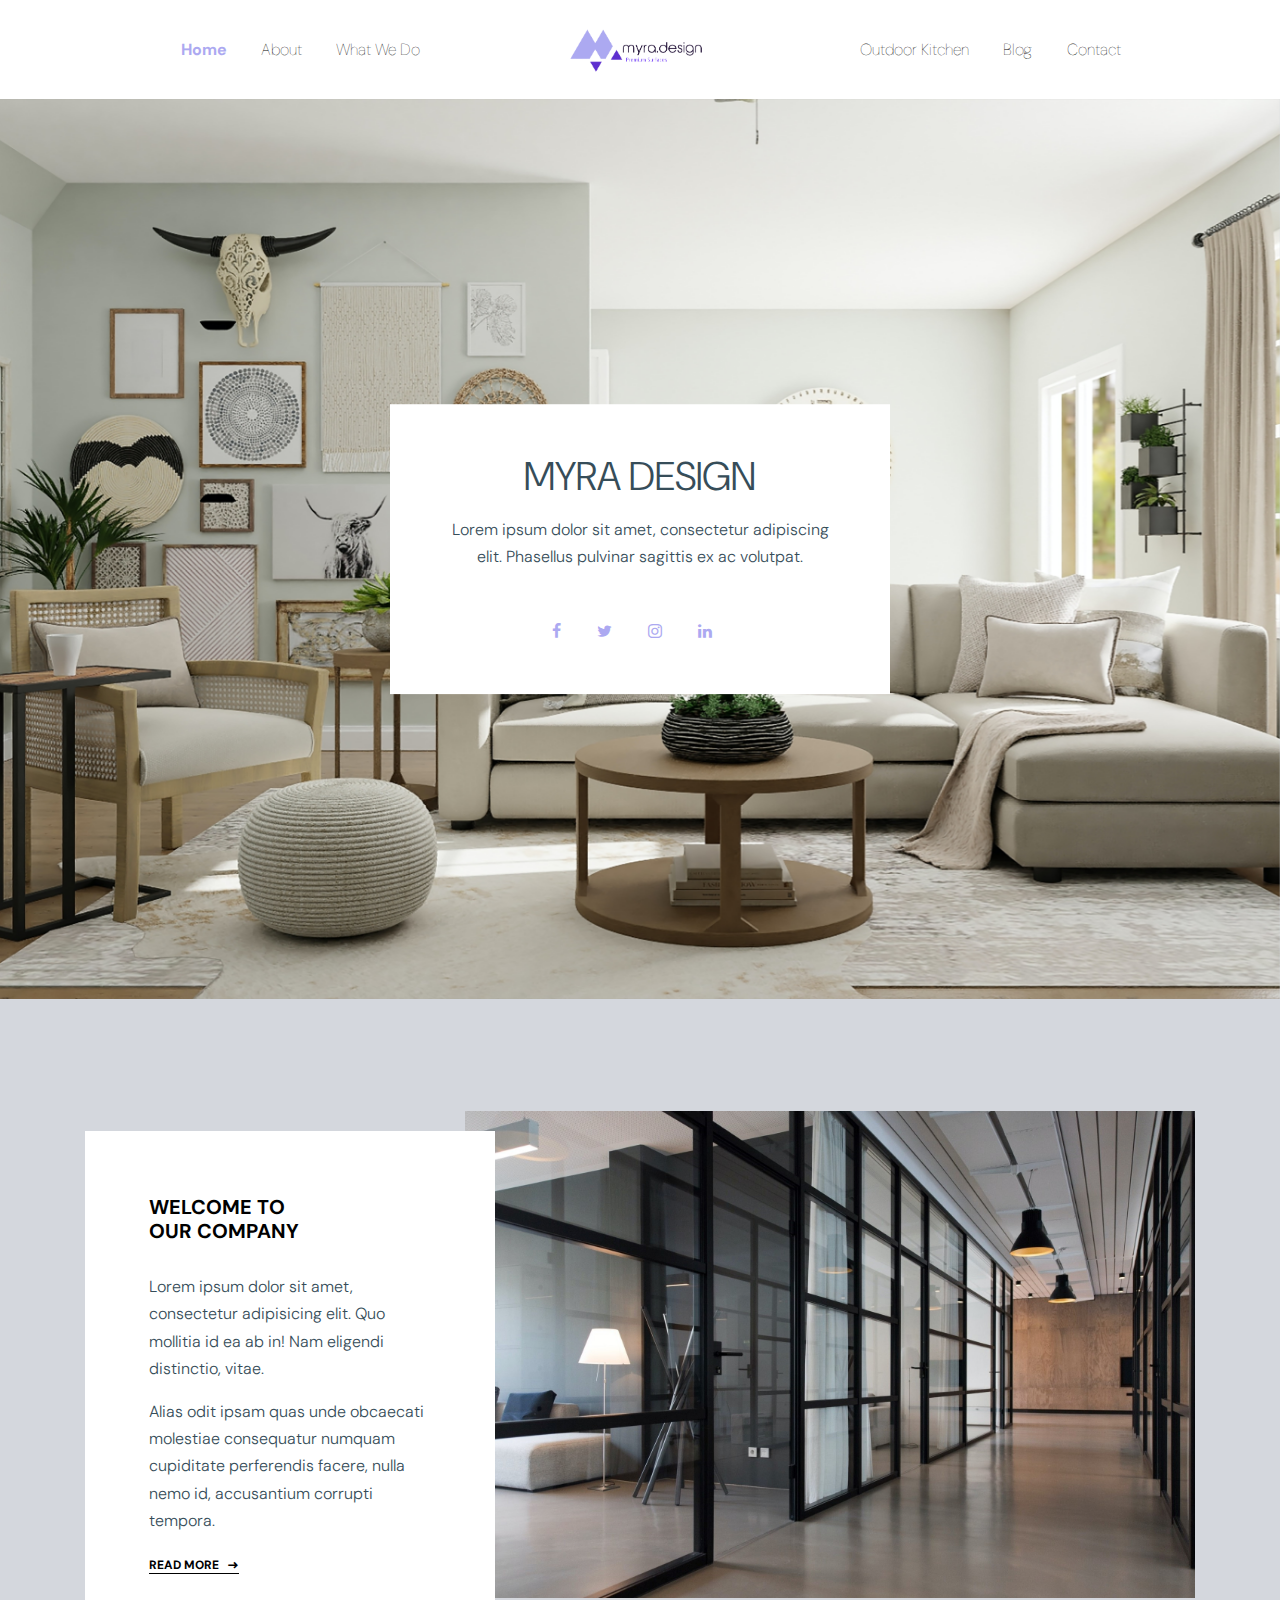
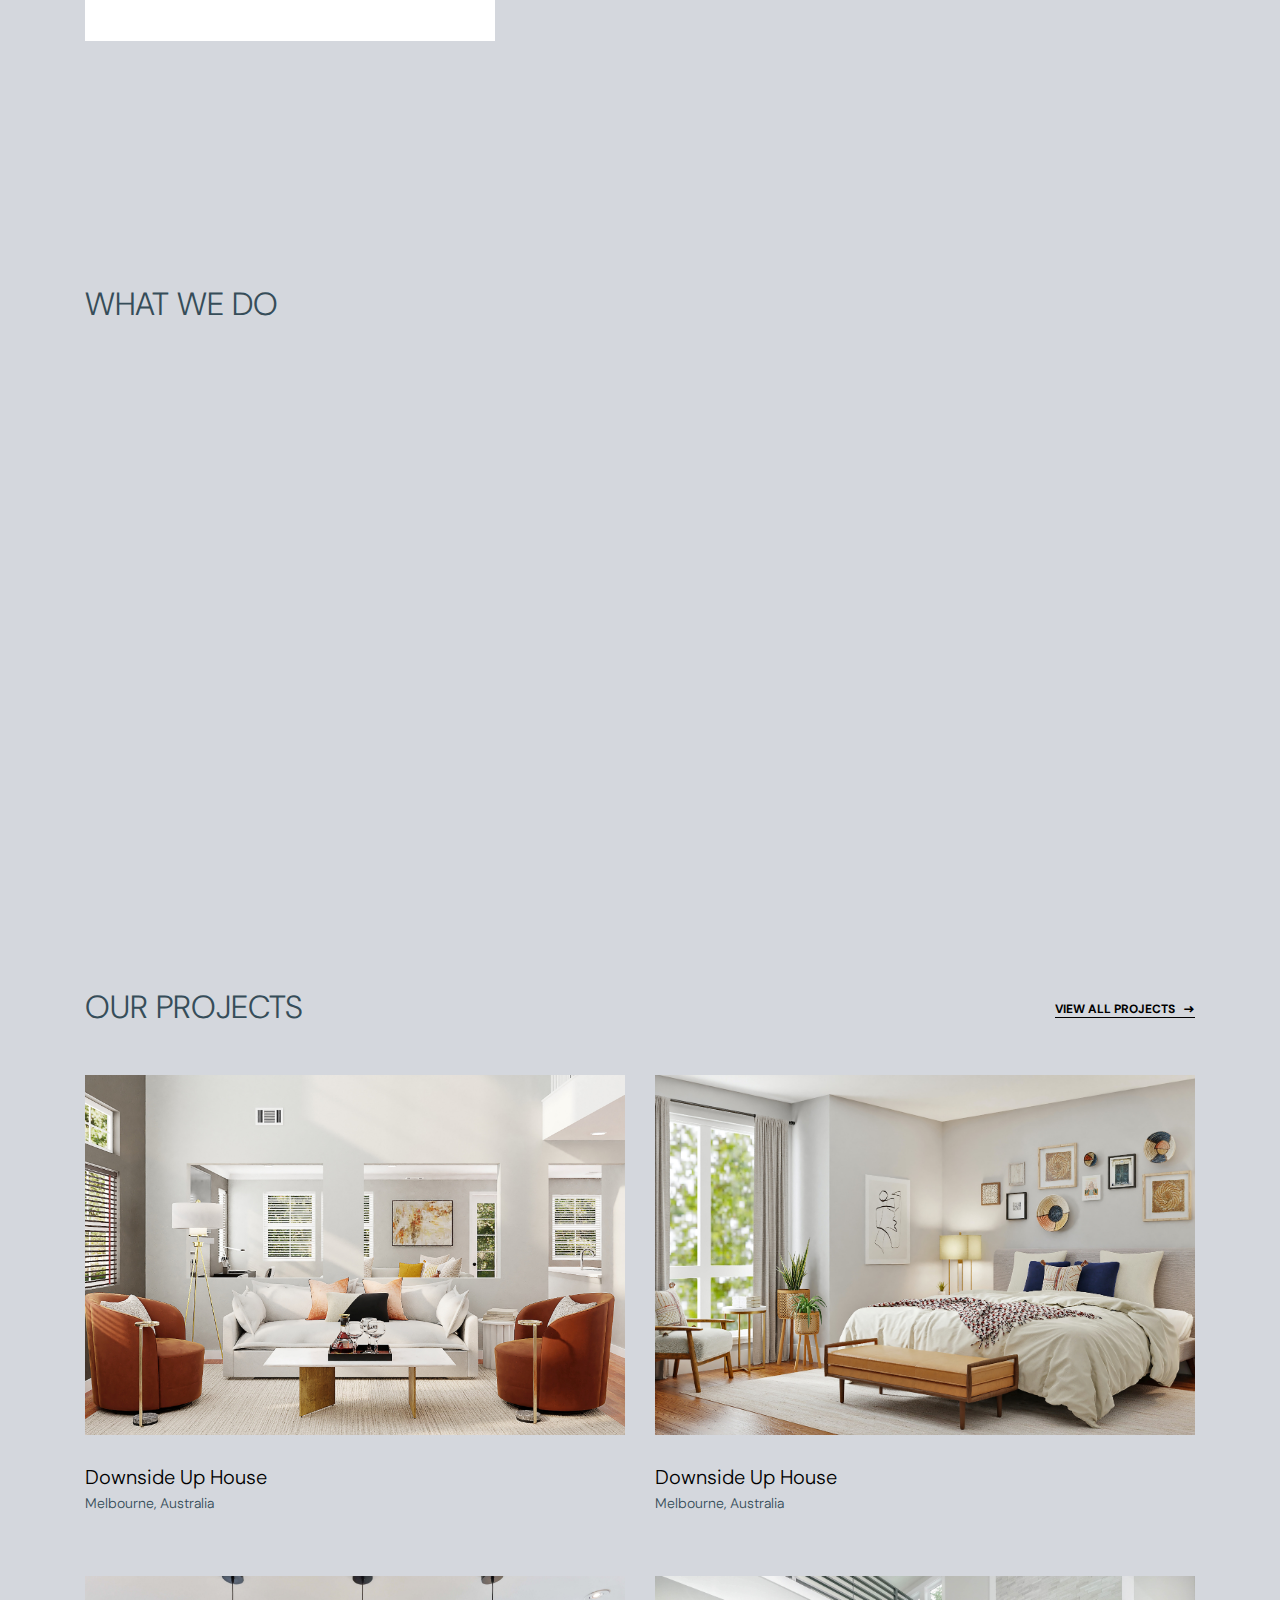
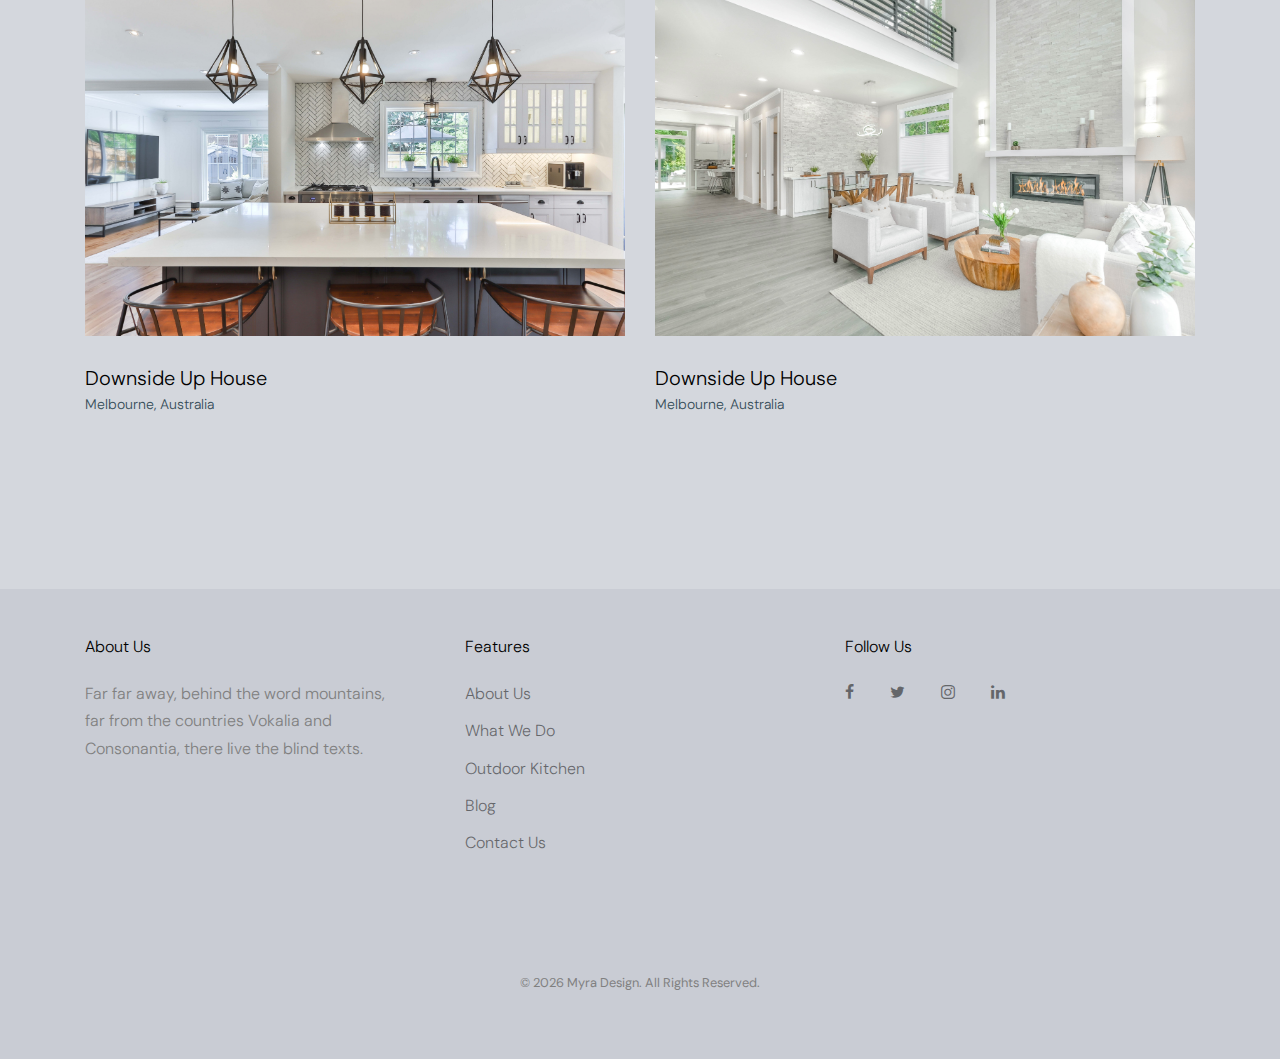
==== index.html @ 3d097239 "first commit" ====
<!DOCTYPE html>
<html lang="en">

<head>
  <title>MYRA DESIGN</title>
  <meta charset="utf-8">
  <meta name="viewport" content="width=device-width, initial-scale=1, shrink-to-fit=no">

  <meta name="description" content="" />
  <meta name="keywords" content="" />
  <meta name="author" content="Free-Template.co" />

  <link rel="shortcut icon" href="image/ico.ico">

  <link href="https://fonts.googleapis.com/css?family=DM+Sans:300,400,700&display=swap" rel="stylesheet">

  <link rel="stylesheet" href="fonts/icomoon/style.css">

  <link rel="stylesheet" href="css/bootstrap.min.css">
  <link rel="stylesheet" href="css/animate.min.css">
  <link rel="stylesheet" href="css/jquery.fancybox.min.css">
  <link rel="stylesheet" href="css/owl.carousel.min.css">
  <link rel="stylesheet" href="css/owl.theme.default.min.css">
  <link rel="stylesheet" href="fonts/flaticon/font/flaticon.css">
  <link rel="stylesheet" href="css/aos.css">

  <!-- MAIN CSS -->
  <link rel="stylesheet" href="css/style.css">

</head>

<body data-spy="scroll" data-target=".site-navbar-target" data-offset="300">


  <div class="site-wrap" id="home-section">

    <div class="site-mobile-menu site-navbar-target">
      <div class="site-mobile-menu-header">
        <div class="site-mobile-menu-close mt-3">
          <span class="icon-close2 js-menu-toggle"></span>
        </div>
      </div>
      <div class="site-mobile-menu-body"></div>
    </div>



    <header class="site-navbar site-navbar-target bg-white" role="banner">

      <div class="container">
        <div class="row align-items-center position-relative">

          <div class="col-lg-4">
            <nav class="site-navigation text-right ml-auto " role="navigation">
              <ul class="site-menu main-menu js-clone-nav ml-auto d-none d-lg-block">
                <li class="active"><a href="index.html" class="nav-link">Home</a></li>
                <li><a href="about.html" class="nav-link">About</a></li>
                <li><a href="services.html" class="nav-link">What We Do</a></li>
              </ul>
            </nav>
          </div>
          <div class="col-lg-4 text-center">
            <div class="site-logo">
              <a href="index.html"><img src="image/logo.png" width="50%" /></a>
            </div>


            <div class="ml-auto toggle-button d-inline-block d-lg-none"><a href="#"
                class="site-menu-toggle py-5 js-menu-toggle text-white"><span
                  class="icon-menu h3 text-primary"></span></a></div>
          </div>
          <div class="col-lg-4">
            <nav class="site-navigation text-left mr-auto " role="navigation">
              <ul class="site-menu main-menu js-clone-nav ml-auto d-none d-lg-block">
                <li><a href="project.html" class="nav-link">Outdoor Kitchen</a></li>
                <li><a href="blog.html" class="nav-link">Blog</a></li>
                <li><a href="contact.html" class="nav-link">Contact</a></li>
              </ul>
            </nav>
          </div>


        </div>
      </div>

    </header>


    <div class="owl-carousel-wrapper">
      <div class="box-92819">
        <div style="text-align:center">
          <h1 class="text-uppercase mb-3">MYRA DESIGN</h1>
          <p class="mb-5">Lorem ipsum dolor sit amet, consectetur adipiscing elit. Phasellus pulvinar sagittis ex ac
            volutpat.</p>
          <a href="#about-section" class="smoothscroll pl-0 pr-3"><span class="icon-facebook"></span></a>
          <a href="#" class="pl-3 pr-3"><span class="icon-twitter"></span></a>
          <a href="#" class="pl-3 pr-3"><span class="icon-instagram"></span></a>
          <a href="#" class="pl-3 pr-3"><span class="icon-linkedin"></span></a>
        </div>
      </div>
      <div class="owl-carousel owl-1 ">
        <div class="ftco-cover-1" style="background-image: url('image/project/img\ \(6\).jpg');"></div>
      </div>
    </div>

    <div class="site-section">
      <div class="container">
        <div class="row align-items-stretch">
          <div class="col-lg-4">
            <div class="h-auto bg-white box-29291">
              <h2 class="heading-39291">Welcome To <br> Our Company</h2>
              <p>Lorem ipsum dolor sit amet, consectetur adipisicing elit. Quo mollitia id ea ab in! Nam eligendi
                distinctio, vitae.</p>
              <p>Alias odit ipsam quas unde obcaecati molestiae consequatur numquam cupiditate perferendis facere, nulla
                nemo id, accusantium corrupti tempora.</p>
              <div class="text-left">
                <p class="mb-0"><a href="about.html" class="more-39291">Read More</a></p>
              </div>
            </div>
          </div>
          <div class="col-lg-8">
            <img src="image/project/img (7).jpg" alt="Image" class="img-fluid">
          </div>
        </div>
      </div>
    </div>

    <div class="site-section">
      <div class="container">
        <div class="row mb-5 align-items-center">
          <div class="col-md-7">
            <h2 class="text-uppercase mb-0">What We Do</h2>
          </div>
        </div>
        <div class="row">
          <div class="col-md-6 mb-4 col-lg-4" data-aos="fade-up" data-aos-delay="">
            <div class="service-29193 text-center">
              <span class="img-wrap mb-5">
                <img src="fonts/flaticon/svg/001-stairs.svg" alt="Image" class="img-fluid">
              </span>
              <h3 class="mb-4"><a href="#">Products</a></h3>
              <p>Lorem ipsum dolor sit ame adipisicing elit. Perspiciatis incidunt distinctio voluptate .</p>
            </div>
          </div>
          <div class="col-md-6 mb-4 col-lg-4" data-aos="fade-up" data-aos-delay="100">
            <div class="service-29193 text-center">
              <span class="img-wrap mb-5">
                <img src="fonts/flaticon/svg/002-kitchen.svg" alt="Image" class="img-fluid">
              </span>
              <h3 class="mb-4"><a href="#">Materials</a></h3>
              <p>Lorem ipsum dolor sit ame adipisicing elit. Perspiciatis incidunt distinctio voluptate .</p>
            </div>
          </div>
          <div class="col-md-6 mb-4 col-lg-4" data-aos="fade-up" data-aos-delay="200">
            <div class="service-29193 text-center">
              <span class="img-wrap mb-5">
                <img src="fonts/flaticon/svg/003-lamp.svg" alt="Image" class="img-fluid">
              </span>
              <h3 class="mb-4"><a href="#">Procedure</a></h3>
              <p>Lorem ipsum dolor sit ame adipisicing elit. Perspiciatis incidunt distinctio voluptate .</p>
            </div>
          </div>
        </div>
      </div>
    </div>

    <div class="site-section">
      <div class="container">
        <div class="row mb-5 align-items-center">
          <div class="col-md-7">
            <h2 class="text-uppercase mb-0">Our Projects</h2>
          </div>
          <div class="col-md-5 text-right">
            <p class="mb-0"><a href="project.html" class="more-39291">View All Projects</a></p>
          </div>
        </div>

        <div class="row">
          <div class="col-lg-6">
            <div class="media-02819">
              <a href="#" class="img-link"><img src="image/project/img (1).jpg" alt="Image" class="img-fluid"></a>
              <h3><a href="#">Downside Up House</a></h3>
              <span>Melbourne, Australia</span>
            </div>
          </div>
          <div class="col-lg-6">
            <div class="media-02819">
              <a href="#" class="img-link "><img src="image/project/img (2).jpg" alt="Image" class="img-fluid"></a>
              <h3><a href="#">Downside Up House</a></h3>
              <span>Melbourne, Australia</span>
            </div>
          </div>

          <div class="col-lg-6">
            <div class="media-02819">
              <a href="#" class="img-link"><img src="image/project/img (3).jpg" alt="Image" class="img-fluid"></a>
              <h3><a href="#">Downside Up House</a></h3>
              <span>Melbourne, Australia</span>
            </div>
          </div>
          <div class="col-lg-6">
            <div class="media-02819">
              <a href="#" class="img-link"><img src="image/project/img (4).jpg" alt="Image" class="img-fluid"></a>
              <h3><a href="#">Downside Up House</a></h3>
              <span>Melbourne, Australia</span>
            </div>
          </div>

        </div>
      </div>
    </div>

    <footer class="site-footer">
      <div class="container">
        <div class="row">
          <div class="col-md-6">
            <div class="row">
              <div class="col-md-7">
                <h2 class="footer-heading mb-4">About Us</h2>
                <p>Far far away, behind the word mountains, far from the countries Vokalia and Consonantia, there live
                  the blind texts. </p>

              </div>
              <div class="col-md-4 ml-auto">
                <h2 class="footer-heading mb-4">Features</h2>
                <ul class="list-unstyled">
                  <li><a href="about.html">About Us</a></li>
                  <li><a href="services.html">What We Do</a></li>
                  <li><a href="project.html">Outdoor Kitchen</a></li>
                  <li><a href="blog.html">Blog</a></li>
                  <li><a href="contact.html">Contact Us</a></li>
                </ul>
              </div>

            </div>
          </div>
          <div class="col-md-4 ml-auto">


            <h2 class="footer-heading mb-4">Follow Us</h2>
            <a href="#about-section" class="smoothscroll pl-0 pr-3"><span class="icon-facebook"></span></a>
            <a href="#" class="pl-3 pr-3"><span class="icon-twitter"></span></a>
            <a href="#" class="pl-3 pr-3"><span class="icon-instagram"></span></a>
            <a href="#" class="pl-3 pr-3"><span class="icon-linkedin"></span></a>
            </form>
          </div>
        </div>
        <div class="row pt-5 mt-5 text-center">
          <div class="col-md-12">
            <div class="">
              <!-- Link back to Free-Template.co can't be removed. Template is licensed under CC BY 3.0. -->
              <p class="copyright"><small>&copy;
                  <script>
                    document.write(new Date().getFullYear());
                  </script> Myra Design. All Rights Reserved. </small></p>
            </div>
          </div>

        </div>
      </div>
    </footer>

  </div>

  <script src="js/jquery-3.3.1.min.js"></script>
  <script src="js/popper.min.js"></script>
  <script src="js/bootstrap.min.js"></script>
  <script src="js/owl.carousel.min.js"></script>
  <script src="js/jquery.sticky.js"></script>
  <script src="js/jquery.waypoints.min.js"></script>
  <script src="js/jquery.animateNumber.min.js"></script>
  <script src="js/jquery.fancybox.min.js"></script>
  <script src="js/jquery.easing.1.3.js"></script>
  <script src="js/aos.js"></script>

  <script src="js/main.js"></script>

</body>

</html>
---- fonts/icomoon/style.css ----
@font-face {
  font-family: 'icomoon';
  src:  url('fonts/icomoon.eot?10si43');
  src:  url('fonts/icomoon.eot?10si43#iefix') format('embedded-opentype'),
    url('fonts/icomoon.ttf?10si43') format('truetype'),
    url('fonts/icomoon.woff?10si43') format('woff'),
    url('fonts/icomoon.svg?10si43#icomoon') format('svg');
  font-weight: normal;
  font-style: normal;
}

[class^="icon-"], [class*=" icon-"] {
  /* use !important to prevent issues with browser extensions that change fonts */
  font-family: 'icomoon' !important;
  speak: none;
  font-style: normal;
  font-weight: normal;
  font-variant: normal;
  text-transform: none;
  line-height: 1;

  /* Better Font Rendering =========== */
  -webkit-font-smoothing: antialiased;
  -moz-osx-font-smoothing: grayscale;
}

.icon-asterisk:before {
  content: "\f069";
}
.icon-plus:before {
  content: "\f067";
}
.icon-question:before {
  content: "\f128";
}
.icon-minus:before {
  content: "\f068";
}
.icon-glass:before {
  content: "\f000";
}
.icon-music:before {
  content: "\f001";
}
.icon-search:before {
  content: "\f002";
}
.icon-envelope-o:before {
  content: "\f003";
}
.icon-heart:before {
  content: "\f004";
}
.icon-star:before {
  content: "\f005";
}
.icon-star-o:before {
  content: "\f006";
}
.icon-user:before {
  content: "\f007";
}
.icon-film:before {
  content: "\f008";
}
.icon-th-large:before {
  content: "\f009";
}
.icon-th:before {
  content: "\f00a";
}
.icon-th-list:before {
  content: "\f00b";
}
.icon-check:before {
  content: "\f00c";
}
.icon-close:before {
  content: "\f00d";
}
.icon-remove:before {
  content: "\f00d";
}
.icon-times:before {
  content: "\f00d";
}
.icon-search-plus:before {
  content: "\f00e";
}
.icon-search-minus:before {
  content: "\f010";
}
.icon-power-off:before {
  content: "\f011";
}
.icon-signal:before {
  content: "\f012";
}
.icon-cog:before {
  content: "\f013";
}
.icon-gear:before {
  content: "\f013";
}
.icon-trash-o:before {
  content: "\f014";
}
.icon-home:before {
  content: "\f015";
}
.icon-file-o:before {
  content: "\f016";
}
.icon-clock-o:before {
  content: "\f017";
}
.icon-road:before {
  content: "\f018";
}
.icon-download:before {
  content: "\f019";
}
.icon-arrow-circle-o-down:before {
  content: "\f01a";
}
.icon-arrow-circle-o-up:before {
  content: "\f01b";
}
.icon-inbox:before {
  content: "\f01c";
}
.icon-play-circle-o:before {
  content: "\f01d";
}
.icon-repeat:before {
  content: "\f01e";
}
.icon-rotate-right:before {
  content: "\f01e";
}
.icon-refresh:before {
  content: "\f021";
}
.icon-list-alt:before {
  content: "\f022";
}
.icon-lock:before {
  content: "\f023";
}
.icon-flag:before {
  content: "\f024";
}
.icon-headphones:before {
  content: "\f025";
}
.icon-volume-off:before {
  content: "\f026";
}
.icon-volume-down:before {
  content: "\f027";
}
.icon-volume-up:before {
  content: "\f028";
}
.icon-qrcode:before {
  content: "\f029";
}
.icon-barcode:before {
  content: "\f02a";
}
.icon-tag:before {
  content: "\f02b";
}
.icon-tags:before {
  content: "\f02c";
}
.icon-book:before {
  content: "\f02d";
}
.icon-bookmark:before {
  content: "\f02e";
}
.icon-print:before {
  content: "\f02f";
}
.icon-camera:before {
  content: "\f030";
}
.icon-font:before {
  content: "\f031";
}
.icon-bold:before {
  content: "\f032";
}
.icon-italic:before {
  content: "\f033";
}
.icon-text-height:before {
  content: "\f034";
}
.icon-text-width:before {
  content: "\f035";
}
.icon-align-left:before {
  content: "\f036";
}
.icon-align-center:before {
  content: "\f037";
}
.icon-align-right:before {
  content: "\f038";
}
.icon-align-justify:before {
  content: "\f039";
}
.icon-list:before {
  content: "\f03a";
}
.icon-dedent:before {
  content: "\f03b";
}
.icon-outdent:before {
  content: "\f03b";
}
.icon-indent:before {
  content: "\f03c";
}
.icon-video-camera:before {
  content: "\f03d";
}
.icon-image:before {
  content: "\f03e";
}
.icon-photo:before {
  content: "\f03e";
}
.icon-picture-o:before {
  content: "\f03e";
}
.icon-pencil:before {
  content: "\f040";
}
.icon-map-marker:before {
  content: "\f041";
}
.icon-adjust:before {
  content: "\f042";
}
.icon-tint:before {
  content: "\f043";
}
.icon-edit:before {
  content: "\f044";
}
.icon-pencil-square-o:before {
  content: "\f044";
}
.icon-share-square-o:before {
  content: "\f045";
}
.icon-check-square-o:before {
  content: "\f046";
}
.icon-arrows:before {
  content: "\f047";
}
.icon-step-backward:before {
  content: "\f048";
}
.icon-fast-backward:before {
  content: "\f049";
}
.icon-backward:before {
  content: "\f04a";
}
.icon-play:before {
  content: "\f04b";
}
.icon-pause:before {
  content: "\f04c";
}
.icon-stop:before {
  content: "\f04d";
}
.icon-forward:before {
  content: "\f04e";
}
.icon-fast-forward:before {
  content: "\f050";
}
.icon-step-forward:before {
  content: "\f051";
}
.icon-eject:before {
  content: "\f052";
}
.icon-chevron-left:before {
  content: "\f053";
}
.icon-chevron-right:before {
  content: "\f054";
}
.icon-plus-circle:before {
  content: "\f055";
}
.icon-minus-circle:before {
  content: "\f056";
}
.icon-times-circle:before {
  content: "\f057";
}
.icon-check-circle:before {
  content: "\f058";
}
.icon-question-circle:before {
  content: "\f059";
}
.icon-info-circle:before {
  content: "\f05a";
}
.icon-crosshairs:before {
  content: "\f05b";
}
.icon-times-circle-o:before {
  content: "\f05c";
}
.icon-check-circle-o:before {
  content: "\f05d";
}
.icon-ban:before {
  content: "\f05e";
}
.icon-arrow-left:before {
  content: "\f060";
}
.icon-arrow-right:before {
  content: "\f061";
}
.icon-arrow-up:before {
  content: "\f062";
}
.icon-arrow-down:before {
  content: "\f063";
}
.icon-mail-forward:before {
  content: "\f064";
}
.icon-share:before {
  content: "\f064";
}
.icon-expand:before {
  content: "\f065";
}
.icon-compress:before {
  content: "\f066";
}
.icon-exclamation-circle:before {
  content: "\f06a";
}
.icon-gift:before {
  content: "\f06b";
}
.icon-leaf:before {
  content: "\f06c";
}
.icon-fire:before {
  content: "\f06d";
}
.icon-eye:before {
  content: "\f06e";
}
.icon-eye-slash:before {
  content: "\f070";
}
.icon-exclamation-triangle:before {
  content: "\f071";
}
.icon-warning:before {
  content: "\f071";
}
.icon-plane:before {
  content: "\f072";
}
.icon-calendar:before {
  content: "\f073";
}
.icon-random:before {
  content: "\f074";
}
.icon-comment:before {
  content: "\f075";
}
.icon-magnet:before {
  content: "\f076";
}
.icon-chevron-up:before {
  content: "\f077";
}
.icon-chevron-down:before {
  content: "\f078";
}
.icon-retweet:before {
  content: "\f079";
}
.icon-shopping-cart:before {
  content: "\f07a";
}
.icon-folder:before {
  content: "\f07b";
}
.icon-folder-open:before {
  content: "\f07c";
}
.icon-arrows-v:before {
  content: "\f07d";
}
.icon-arrows-h:before {
  content: "\f07e";
}
.icon-bar-chart:before {
  content: "\f080";
}
.icon-bar-chart-o:before {
  content: "\f080";
}
.icon-twitter-square:before {
  content: "\f081";
}
.icon-facebook-square:before {
  content: "\f082";
}
.icon-camera-retro:before {
  content: "\f083";
}
.icon-key:before {
  content: "\f084";
}
.icon-cogs:before {
  content: "\f085";
}
.icon-gears:before {
  content: "\f085";
}
.icon-comments:before {
  content: "\f086";
}
.icon-thumbs-o-up:before {
  content: "\f087";
}
.icon-thumbs-o-down:before {
  content: "\f088";
}
.icon-star-half:before {
  content: "\f089";
}
.icon-heart-o:before {
  content: "\f08a";
}
.icon-sign-out:before {
  content: "\f08b";
}
.icon-linkedin-square:before {
  content: "\f08c";
}
.icon-thumb-tack:before {
  content: "\f08d";
}
.icon-external-link:before {
  content: "\f08e";
}
.icon-sign-in:before {
  content: "\f090";
}
.icon-trophy:before {
  content: "\f091";
}
.icon-github-square:before {
  content: "\f092";
}
.icon-upload:before {
  content: "\f093";
}
.icon-lemon-o:before {
  content: "\f094";
}
.icon-phone:before {
  content: "\f095";
}
.icon-square-o:before {
  content: "\f096";
}
.icon-bookmark-o:before {
  content: "\f097";
}
.icon-phone-square:before {
  content: "\f098";
}
.icon-twitter:before {
  content: "\f099";
}
.icon-facebook:before {
  content: "\f09a";
}
.icon-facebook-f:before {
  content: "\f09a";
}
.icon-github:before {
  content: "\f09b";
}
.icon-unlock:before {
  content: "\f09c";
}
.icon-credit-card:before {
  content: "\f09d";
}
.icon-feed:before {
  content: "\f09e";
}
.icon-rss:before {
  content: "\f09e";
}
.icon-hdd-o:before {
  content: "\f0a0";
}
.icon-bullhorn:before {
  content: "\f0a1";
}
.icon-bell-o:before {
  content: "\f0a2";
}
.icon-certificate:before {
  content: "\f0a3";
}
.icon-hand-o-right:before {
  content: "\f0a4";
}
.icon-hand-o-left:before {
  content: "\f0a5";
}
.icon-hand-o-up:before {
  content: "\f0a6";
}
.icon-hand-o-down:before {
  content: "\f0a7";
}
.icon-arrow-circle-left:before {
  content: "\f0a8";
}
.icon-arrow-circle-right:before {
  content: "\f0a9";
}
.icon-arrow-circle-up:before {
  content: "\f0aa";
}
.icon-arrow-circle-down:before {
  content: "\f0ab";
}
.icon-globe:before {
  content: "\f0ac";
}
.icon-wrench:before {
  content: "\f0ad";
}
.icon-tasks:before {
  content: "\f0ae";
}
.icon-filter:before {
  content: "\f0b0";
}
.icon-briefcase:before {
  content: "\f0b1";
}
.icon-arrows-alt:before {
  content: "\f0b2";
}
.icon-group:before {
  content: "\f0c0";
}
.icon-users:before {
  content: "\f0c0";
}
.icon-chain:before {
  content: "\f0c1";
}
.icon-link:before {
  content: "\f0c1";
}
.icon-cloud:before {
  content: "\f0c2";
}
.icon-flask:before {
  content: "\f0c3";
}
.icon-cut:before {
  content: "\f0c4";
}
.icon-scissors:before {
  content: "\f0c4";
}
.icon-copy:before {
  content: "\f0c5";
}
.icon-files-o:before {
  content: "\f0c5";
}
.icon-paperclip:before {
  content: "\f0c6";
}
.icon-floppy-o:before {
  content: "\f0c7";
}
.icon-save:before {
  content: "\f0c7";
}
.icon-square:before {
  content: "\f0c8";
}
.icon-bars:before {
  content: "\f0c9";
}
.icon-navicon:before {
  content: "\f0c9";
}
.icon-reorder:before {
  content: "\f0c9";
}
.icon-list-ul:before {
  content: "\f0ca";
}
.icon-list-ol:before {
  content: "\f0cb";
}
.icon-strikethrough:before {
  content: "\f0cc";
}
.icon-underline:before {
  content: "\f0cd";
}
.icon-table:before {
  content: "\f0ce";
}
.icon-magic:before {
  content: "\f0d0";
}
.icon-truck:before {
  content: "\f0d1";
}
.icon-pinterest:before {
  content: "\f0d2";
}
.icon-pinterest-square:before {
  content: "\f0d3";
}
.icon-google-plus-square:before {
  content: "\f0d4";
}
.icon-google-plus:before {
  content: "\f0d5";
}
.icon-money:before {
  content: "\f0d6";
}
.icon-caret-down:before {
  content: "\f0d7";
}
.icon-caret-up:before {
  content: "\f0d8";
}
.icon-caret-left:before {
  content: "\f0d9";
}
.icon-caret-right:before {
  content: "\f0da";
}
.icon-columns:before {
  content: "\f0db";
}
.icon-sort:before {
  content: "\f0dc";
}
.icon-unsorted:before {
  content: "\f0dc";
}
.icon-sort-desc:before {
  content: "\f0dd";
}
.icon-sort-down:before {
  content: "\f0dd";
}
.icon-sort-asc:before {
  content: "\f0de";
}
.icon-sort-up:before {
  content: "\f0de";
}
.icon-envelope:before {
  content: "\f0e0";
}
.icon-linkedin:before {
  content: "\f0e1";
}
.icon-rotate-left:before {
  content: "\f0e2";
}
.icon-undo:before {
  content: "\f0e2";
}
.icon-gavel:before {
  content: "\f0e3";
}
.icon-legal:before {
  content: "\f0e3";
}
.icon-dashboard:before {
  content: "\f0e4";
}
.icon-tachometer:before {
  content: "\f0e4";
}
.icon-comment-o:before {
  content: "\f0e5";
}
.icon-comments-o:before {
  content: "\f0e6";
}
.icon-bolt:before {
  content: "\f0e7";
}
.icon-flash:before {
  content: "\f0e7";
}
.icon-sitemap:before {
  content: "\f0e8";
}
.icon-umbrella:before {
  content: "\f0e9";
}
.icon-clipboard:before {
  content: "\f0ea";
}
.icon-paste:before {
  content: "\f0ea";
}
.icon-lightbulb-o:before {
  content: "\f0eb";
}
.icon-exchange:before {
  content: "\f0ec";
}
.icon-cloud-download:before {
  content: "\f0ed";
}
.icon-cloud-upload:before {
  content: "\f0ee";
}
.icon-user-md:before {
  content: "\f0f0";
}
.icon-stethoscope:before {
  content: "\f0f1";
}
.icon-suitcase:before {
  content: "\f0f2";
}
.icon-bell:before {
  content: "\f0f3";
}
.icon-coffee:before {
  content: "\f0f4";
}
.icon-cutlery:before {
  content: "\f0f5";
}
.icon-file-text-o:before {
  content: "\f0f6";
}
.icon-building-o:before {
  content: "\f0f7";
}
.icon-hospital-o:before {
  content: "\f0f8";
}
.icon-ambulance:before {
  content: "\f0f9";
}
.icon-medkit:before {
  content: "\f0fa";
}
.icon-fighter-jet:before {
  content: "\f0fb";
}
.icon-beer:before {
  content: "\f0fc";
}
.icon-h-square:before {
  content: "\f0fd";
}
.icon-plus-square:before {
  content: "\f0fe";
}
.icon-angle-double-left:before {
  content: "\f100";
}
.icon-angle-double-right:before {
  content: "\f101";
}
.icon-angle-double-up:before {
  content: "\f102";
}
.icon-angle-double-down:before {
  content: "\f103";
}
.icon-angle-left:before {
  content: "\f104";
}
.icon-angle-right:before {
  content: "\f105";
}
.icon-angle-up:before {
  content: "\f106";
}
.icon-angle-down:before {
  content: "\f107";
}
.icon-desktop:before {
  content: "\f108";
}
.icon-laptop:before {
  content: "\f109";
}
.icon-tablet:before {
  content: "\f10a";
}
.icon-mobile:before {
  content: "\f10b";
}
.icon-mobile-phone:before {
  content: "\f10b";
}
.icon-circle-o:before {
  content: "\f10c";
}
.icon-quote-left:before {
  content: "\f10d";
}
.icon-quote-right:before {
  content: "\f10e";
}
.icon-spinner:before {
  content: "\f110";
}
.icon-circle:before {
  content: "\f111";
}
.icon-mail-reply:before {
  content: "\f112";
}
.icon-reply:before {
  content: "\f112";
}
.icon-github-alt:before {
  content: "\f113";
}
.icon-folder-o:before {
  content: "\f114";
}
.icon-folder-open-o:before {
  content: "\f115";
}
.icon-smile-o:before {
  content: "\f118";
}
.icon-frown-o:before {
  content: "\f119";
}
.icon-meh-o:before {
  content: "\f11a";
}
.icon-gamepad:before {
  content: "\f11b";
}
.icon-keyboard-o:before {
  content: "\f11c";
}
.icon-flag-o:before {
  content: "\f11d";
}
.icon-flag-checkered:before {
  content: "\f11e";
}
.icon-terminal:before {
  content: "\f120";
}
.icon-code:before {
  content: "\f121";
}
.icon-mail-reply-all:before {
  content: "\f122";
}
.icon-reply-all:before {
  content: "\f122";
}
.icon-star-half-empty:before {
  content: "\f123";
}
.icon-star-half-full:before {
  content: "\f123";
}
.icon-star-half-o:before {
  content: "\f123";
}
.icon-location-arrow:before {
  content: "\f124";
}
.icon-crop:before {
  content: "\f125";
}
.icon-code-fork:before {
  content: "\f126";
}
.icon-chain-broken:before {
  content: "\f127";
}
.icon-unlink:before {
  content: "\f127";
}
.icon-info:before {
  content: "\f129";
}
.icon-exclamation:before {
  content: "\f12a";
}
.icon-superscript:before {
  content: "\f12b";
}
.icon-subscript:before {
  content: "\f12c";
}
.icon-eraser:before {
  content: "\f12d";
}
.icon-puzzle-piece:before {
  content: "\f12e";
}
.icon-microphone:before {
  content: "\f130";
}
.icon-microphone-slash:before {
  content: "\f131";
}
.icon-shield:before {
  content: "\f132";
}
.icon-calendar-o:before {
  content: "\f133";
}
.icon-fire-extinguisher:before {
  content: "\f134";
}
.icon-rocket:before {
  content: "\f135";
}
.icon-maxcdn:before {
  content: "\f136";
}
.icon-chevron-circle-left:before {
  content: "\f137";
}
.icon-chevron-circle-right:before {
  content: "\f138";
}
.icon-chevron-circle-up:before {
  content: "\f139";
}
.icon-chevron-circle-down:before {
  content: "\f13a";
}
.icon-html5:before {
  content: "\f13b";
}
.icon-css3:before {
  content: "\f13c";
}
.icon-anchor:before {
  content: "\f13d";
}
.icon-unlock-alt:before {
  content: "\f13e";
}
.icon-bullseye:before {
  content: "\f140";
}
.icon-ellipsis-h:before {
  content: "\f141";
}
.icon-ellipsis-v:before {
  content: "\f142";
}
.icon-rss-square:before {
  content: "\f143";
}
.icon-play-circle:before {
  content: "\f144";
}
.icon-ticket:before {
  content: "\f145";
}
.icon-minus-square:before {
  content: "\f146";
}
.icon-minus-square-o:before {
  content: "\f147";
}
.icon-level-up:before {
  content: "\f148";
}
.icon-level-down:before {
  content: "\f149";
}
.icon-check-square:before {
  content: "\f14a";
}
.icon-pencil-square:before {
  content: "\f14b";
}
.icon-external-link-square:before {
  content: "\f14c";
}
.icon-share-square:before {
  content: "\f14d";
}
.icon-compass:before {
  content: "\f14e";
}
.icon-caret-square-o-down:before {
  content: "\f150";
}
.icon-toggle-down:before {
  content: "\f150";
}
.icon-caret-square-o-up:before {
  content: "\f151";
}
.icon-toggle-up:before {
  content: "\f151";
}
.icon-caret-square-o-right:before {
  content: "\f152";
}
.icon-toggle-right:before {
  content: "\f152";
}
.icon-eur:before {
  content: "\f153";
}
.icon-euro:before {
  content: "\f153";
}
.icon-gbp:before {
  content: "\f154";
}
.icon-dollar:before {
  content: "\f155";
}
.icon-usd:before {
  content: "\f155";
}
.icon-inr:before {
  content: "\f156";
}
.icon-rupee:before {
  content: "\f156";
}
.icon-cny:before {
  content: "\f157";
}
.icon-jpy:before {
  content: "\f157";
}
.icon-rmb:before {
  content: "\f157";
}
.icon-yen:before {
  content: "\f157";
}
.icon-rouble:before {
  content: "\f158";
}
.icon-rub:before {
  content: "\f158";
}
.icon-ruble:before {
  content: "\f158";
}
.icon-krw:before {
  content: "\f159";
}
.icon-won:before {
  content: "\f159";
}
.icon-bitcoin:before {
  content: "\f15a";
}
.icon-btc:before {
  content: "\f15a";
}
.icon-file:before {
  content: "\f15b";
}
.icon-file-text:before {
  content: "\f15c";
}
.icon-sort-alpha-asc:before {
  content: "\f15d";
}
.icon-sort-alpha-desc:before {
  content: "\f15e";
}
.icon-sort-amount-asc:before {
  content: "\f160";
}
.icon-sort-amount-desc:before {
  content: "\f161";
}
.icon-sort-numeric-asc:before {
  content: "\f162";
}
.icon-sort-numeric-desc:before {
  content: "\f163";
}
.icon-thumbs-up:before {
  content: "\f164";
}
.icon-thumbs-down:before {
  content: "\f165";
}
.icon-youtube-square:before {
  content: "\f166";
}
.icon-youtube:before {
  content: "\f167";
}
.icon-xing:before {
  content: "\f168";
}
.icon-xing-square:before {
  content: "\f169";
}
.icon-youtube-play:before {
  content: "\f16a";
}
.icon-dropbox:before {
  content: "\f16b";
}
.icon-stack-overflow:before {
  content: "\f16c";
}
.icon-instagram:before {
  content: "\f16d";
}
.icon-flickr:before {
  content: "\f16e";
}
.icon-adn:before {
  content: "\f170";
}
.icon-bitbucket:before {
  content: "\f171";
}
.icon-bitbucket-square:before {
  content: "\f172";
}
.icon-tumblr:before {
  content: "\f173";
}
.icon-tumblr-square:before {
  content: "\f174";
}
.icon-long-arrow-down:before {
  content: "\f175";
}
.icon-long-arrow-up:before {
  content: "\f176";
}
.icon-long-arrow-left:before {
  content: "\f177";
}
.icon-long-arrow-right:before {
  content: "\f178";
}
.icon-apple:before {
  content: "\f179";
}
.icon-windows:before {
  content: "\f17a";
}
.icon-android:before {
  content: "\f17b";
}
.icon-linux:before {
  content: "\f17c";
}
.icon-dribbble:before {
  content: "\f17d";
}
.icon-skype:before {
  content: "\f17e";
}
.icon-foursquare:before {
  content: "\f180";
}
.icon-trello:before {
  content: "\f181";
}
.icon-female:before {
  content: "\f182";
}
.icon-male:before {
  content: "\f183";
}
.icon-gittip:before {
  content: "\f184";
}
.icon-gratipay:before {
  content: "\f184";
}
.icon-sun-o:before {
  content: "\f185";
}
.icon-moon-o:before {
  content: "\f186";
}
.icon-archive:before {
  content: "\f187";
}
.icon-bug:before {
  content: "\f188";
}
.icon-vk:before {
  content: "\f189";
}
.icon-weibo:before {
  content: "\f18a";
}
.icon-renren:before {
  content: "\f18b";
}
.icon-pagelines:before {
  content: "\f18c";
}
.icon-stack-exchange:before {
  content: "\f18d";
}
.icon-arrow-circle-o-right:before {
  content: "\f18e";
}
.icon-arrow-circle-o-left:before {
  content: "\f190";
}
.icon-caret-square-o-left:before {
  content: "\f191";
}
.icon-toggle-left:before {
  content: "\f191";
}
.icon-dot-circle-o:before {
  content: "\f192";
}
.icon-wheelchair:before {
  content: "\f193";
}
.icon-vimeo-square:before {
  content: "\f194";
}
.icon-try:before {
  content: "\f195";
}
.icon-turkish-lira:before {
  content: "\f195";
}
.icon-plus-square-o:before {
  content: "\f196";
}
.icon-space-shuttle:before {
  content: "\f197";
}
.icon-slack:before {
  content: "\f198";
}
.icon-envelope-square:before {
  content: "\f199";
}
.icon-wordpress:before {
  content: "\f19a";
}
.icon-openid:before {
  content: "\f19b";
}
.icon-bank:before {
  content: "\f19c";
}
.icon-institution:before {
  content: "\f19c";
}
.icon-university:before {
  content: "\f19c";
}
.icon-graduation-cap:before {
  content: "\f19d";
}
.icon-mortar-board:before {
  content: "\f19d";
}
.icon-yahoo:before {
  content: "\f19e";
}
.icon-google:before {
  content: "\f1a0";
}
.icon-reddit:before {
  content: "\f1a1";
}
.icon-reddit-square:before {
  content: "\f1a2";
}
.icon-stumbleupon-circle:before {
  content: "\f1a3";
}
.icon-stumbleupon:before {
  content: "\f1a4";
}
.icon-delicious:before {
  content: "\f1a5";
}
.icon-digg:before {
  content: "\f1a6";
}
.icon-pied-piper-pp:before {
  content: "\f1a7";
}
.icon-pied-piper-alt:before {
  content: "\f1a8";
}
.icon-drupal:before {
  content: "\f1a9";
}
.icon-joomla:before {
  content: "\f1aa";
}
.icon-language:before {
  content: "\f1ab";
}
.icon-fax:before {
  content: "\f1ac";
}
.icon-building:before {
  content: "\f1ad";
}
.icon-child:before {
  content: "\f1ae";
}
.icon-paw:before {
  content: "\f1b0";
}
.icon-spoon:before {
  content: "\f1b1";
}
.icon-cube:before {
  content: "\f1b2";
}
.icon-cubes:before {
  content: "\f1b3";
}
.icon-behance:before {
  content: "\f1b4";
}
.icon-behance-square:before {
  content: "\f1b5";
}
.icon-steam:before {
  content: "\f1b6";
}
.icon-steam-square:before {
  content: "\f1b7";
}
.icon-recycle:before {
  content: "\f1b8";
}
.icon-automobile:before {
  content: "\f1b9";
}
.icon-car:before {
  content: "\f1b9";
}
.icon-cab:before {
  content: "\f1ba";
}
.icon-taxi:before {
  content: "\f1ba";
}
.icon-tree:before {
  content: "\f1bb";
}
.icon-spotify:before {
  content: "\f1bc";
}
.icon-deviantart:before {
  content: "\f1bd";
}
.icon-soundcloud:before {
  content: "\f1be";
}
.icon-database:before {
  content: "\f1c0";
}
.icon-file-pdf-o:before {
  content: "\f1c1";
}
.icon-file-word-o:before {
  content: "\f1c2";
}
.icon-file-excel-o:before {
  content: "\f1c3";
}
.icon-file-powerpoint-o:before {
  content: "\f1c4";
}
.icon-file-image-o:before {
  content: "\f1c5";
}
.icon-file-photo-o:before {
  content: "\f1c5";
}
.icon-file-picture-o:before {
  content: "\f1c5";
}
.icon-file-archive-o:before {
  content: "\f1c6";
}
.icon-file-zip-o:before {
  content: "\f1c6";
}
.icon-file-audio-o:before {
  content: "\f1c7";
}
.icon-file-sound-o:before {
  content: "\f1c7";
}
.icon-file-movie-o:before {
  content: "\f1c8";
}
.icon-file-video-o:before {
  content: "\f1c8";
}
.icon-file-code-o:before {
  content: "\f1c9";
}
.icon-vine:before {
  content: "\f1ca";
}
.icon-codepen:before {
  content: "\f1cb";
}
.icon-jsfiddle:before {
  content: "\f1cc";
}
.icon-life-bouy:before {
  content: "\f1cd";
}
.icon-life-buoy:before {
  content: "\f1cd";
}
.icon-life-ring:before {
  content: "\f1cd";
}
.icon-life-saver:before {
  content: "\f1cd";
}
.icon-support:before {
  content: "\f1cd";
}
.icon-circle-o-notch:before {
  content: "\f1ce";
}
.icon-ra:before {
  content: "\f1d0";
}
.icon-rebel:before {
  content: "\f1d0";
}
.icon-resistance:before {
  content: "\f1d0";
}
.icon-empire:before {
  content: "\f1d1";
}
.icon-ge:before {
  content: "\f1d1";
}
.icon-git-square:before {
  content: "\f1d2";
}
.icon-git:before {
  content: "\f1d3";
}
.icon-hacker-news:before {
  content: "\f1d4";
}
.icon-y-combinator-square:before {
  content: "\f1d4";
}
.icon-yc-square:before {
  content: "\f1d4";
}
.icon-tencent-weibo:before {
  content: "\f1d5";
}
.icon-qq:before {
  content: "\f1d6";
}
.icon-wechat:before {
  content: "\f1d7";
}
.icon-weixin:before {
  content: "\f1d7";
}
.icon-paper-plane:before {
  content: "\f1d8";
}
.icon-send:before {
  content: "\f1d8";
}
.icon-paper-plane-o:before {
  content: "\f1d9";
}
.icon-send-o:before {
  content: "\f1d9";
}
.icon-history:before {
  content: "\f1da";
}
.icon-circle-thin:before {
  content: "\f1db";
}
.icon-header:before {
  content: "\f1dc";
}
.icon-paragraph:before {
  content: "\f1dd";
}
.icon-sliders:before {
  content: "\f1de";
}
.icon-share-alt:before {
  content: "\f1e0";
}
.icon-share-alt-square:before {
  content: "\f1e1";
}
.icon-bomb:before {
  content: "\f1e2";
}
.icon-futbol-o:before {
  content: "\f1e3";
}
.icon-soccer-ball-o:before {
  content: "\f1e3";
}
.icon-tty:before {
  content: "\f1e4";
}
.icon-binoculars:before {
  content: "\f1e5";
}
.icon-plug:before {
  content: "\f1e6";
}
.icon-slideshare:before {
  content: "\f1e7";
}
.icon-twitch:before {
  content: "\f1e8";
}
.icon-yelp:before {
  content: "\f1e9";
}
.icon-newspaper-o:before {
  content: "\f1ea";
}
.icon-wifi:before {
  content: "\f1eb";
}
.icon-calculator:before {
  content: "\f1ec";
}
.icon-paypal:before {
  content: "\f1ed";
}
.icon-google-wallet:before {
  content: "\f1ee";
}
.icon-cc-visa:before {
  content: "\f1f0";
}
.icon-cc-mastercard:before {
  content: "\f1f1";
}
.icon-cc-discover:before {
  content: "\f1f2";
}
.icon-cc-amex:before {
  content: "\f1f3";
}
.icon-cc-paypal:before {
  content: "\f1f4";
}
.icon-cc-stripe:before {
  content: "\f1f5";
}
.icon-bell-slash:before {
  content: "\f1f6";
}
.icon-bell-slash-o:before {
  content: "\f1f7";
}
.icon-trash:before {
  content: "\f1f8";
}
.icon-copyright:before {
  content: "\f1f9";
}
.icon-at:before {
  content: "\f1fa";
}
.icon-eyedropper:before {
  content: "\f1fb";
}
.icon-paint-brush:before {
  content: "\f1fc";
}
.icon-birthday-cake:before {
  content: "\f1fd";
}
.icon-area-chart:before {
  content: "\f1fe";
}
.icon-pie-chart:before {
  content: "\f200";
}
.icon-line-chart:before {
  content: "\f201";
}
.icon-lastfm:before {
  content: "\f202";
}
.icon-lastfm-square:before {
  content: "\f203";
}
.icon-toggle-off:before {
  content: "\f204";
}
.icon-toggle-on:before {
  content: "\f205";
}
.icon-bicycle:before {
  content: "\f206";
}
.icon-bus:before {
  content: "\f207";
}
.icon-ioxhost:before {
  content: "\f208";
}
.icon-angellist:before {
  content: "\f209";
}
.icon-cc:before {
  content: "\f20a";
}
.icon-ils:before {
  content: "\f20b";
}
.icon-shekel:before {
  content: "\f20b";
}
.icon-sheqel:before {
  content: "\f20b";
}
.icon-meanpath:before {
  content: "\f20c";
}
.icon-buysellads:before {
  content: "\f20d";
}
.icon-connectdevelop:before {
  content: "\f20e";
}
.icon-dashcube:before {
  content: "\f210";
}
.icon-forumbee:before {
  content: "\f211";
}
.icon-leanpub:before {
  content: "\f212";
}
.icon-sellsy:before {
  content: "\f213";
}
.icon-shirtsinbulk:before {
  content: "\f214";
}
.icon-simplybuilt:before {
  content: "\f215";
}
.icon-skyatlas:before {
  content: "\f216";
}
.icon-cart-plus:before {
  content: "\f217";
}
.icon-cart-arrow-down:before {
  content: "\f218";
}
.icon-diamond:before {
  content: "\f219";
}
.icon-ship:before {
  content: "\f21a";
}
.icon-user-secret:before {
  content: "\f21b";
}
.icon-motorcycle:before {
  content: "\f21c";
}
.icon-street-view:before {
  content: "\f21d";
}
.icon-heartbeat:before {
  content: "\f21e";
}
.icon-venus:before {
  content: "\f221";
}
.icon-mars:before {
  content: "\f222";
}
.icon-mercury:before {
  content: "\f223";
}
.icon-intersex:before {
  content: "\f224";
}
.icon-transgender:before {
  content: "\f224";
}
.icon-transgender-alt:before {
  content: "\f225";
}
.icon-venus-double:before {
  content: "\f226";
}
.icon-mars-double:before {
  content: "\f227";
}
.icon-venus-mars:before {
  content: "\f228";
}
.icon-mars-stroke:before {
  content: "\f229";
}
.icon-mars-stroke-v:before {
  content: "\f22a";
}
.icon-mars-stroke-h:before {
  content: "\f22b";
}
.icon-neuter:before {
  content: "\f22c";
}
.icon-genderless:before {
  content: "\f22d";
}
.icon-facebook-official:before {
  content: "\f230";
}
.icon-pinterest-p:before {
  content: "\f231";
}
.icon-whatsapp:before {
  content: "\f232";
}
.icon-server:before {
  content: "\f233";
}
.icon-user-plus:before {
  content: "\f234";
}
.icon-user-times:before {
  content: "\f235";
}
.icon-bed:before {
  content: "\f236";
}
.icon-hotel:before {
  content: "\f236";
}
.icon-viacoin:before {
  content: "\f237";
}
.icon-train:before {
  content: "\f238";
}
.icon-subway:before {
  content: "\f239";
}
.icon-medium:before {
  content: "\f23a";
}
.icon-y-combinator:before {
  content: "\f23b";
}
.icon-yc:before {
  content: "\f23b";
}
.icon-optin-monster:before {
  content: "\f23c";
}
.icon-opencart:before {
  content: "\f23d";
}
.icon-expeditedssl:before {
  content: "\f23e";
}
.icon-battery:before {
  content: "\f240";
}
.icon-battery-4:before {
  content: "\f240";
}
.icon-battery-full:before {
  content: "\f240";
}
.icon-battery-3:before {
  content: "\f241";
}
.icon-battery-three-quarters:before {
  content: "\f241";
}
.icon-battery-2:before {
  content: "\f242";
}
.icon-battery-half:before {
  content: "\f242";
}
.icon-battery-1:before {
  content: "\f243";
}
.icon-battery-quarter:before {
  content: "\f243";
}
.icon-battery-0:before {
  content: "\f244";
}
.icon-battery-empty:before {
  content: "\f244";
}
.icon-mouse-pointer:before {
  content: "\f245";
}
.icon-i-cursor:before {
  content: "\f246";
}
.icon-object-group:before {
  content: "\f247";
}
.icon-object-ungroup:before {
  content: "\f248";
}
.icon-sticky-note:before {
  content: "\f249";
}
.icon-sticky-note-o:before {
  content: "\f24a";
}
.icon-cc-jcb:before {
  content: "\f24b";
}
.icon-cc-diners-club:before {
  content: "\f24c";
}
.icon-clone:before {
  content: "\f24d";
}
.icon-balance-scale:before {
  content: "\f24e";
}
.icon-hourglass-o:before {
  content: "\f250";
}
.icon-hourglass-1:before {
  content: "\f251";
}
.icon-hourglass-start:before {
  content: "\f251";
}
.icon-hourglass-2:before {
  content: "\f252";
}
.icon-hourglass-half:before {
  content: "\f252";
}
.icon-hourglass-3:before {
  content: "\f253";
}
.icon-hourglass-end:before {
  content: "\f253";
}
.icon-hourglass:before {
  content: "\f254";
}
.icon-hand-grab-o:before {
  content: "\f255";
}
.icon-hand-rock-o:before {
  content: "\f255";
}
.icon-hand-paper-o:before {
  content: "\f256";
}
.icon-hand-stop-o:before {
  content: "\f256";
}
.icon-hand-scissors-o:before {
  content: "\f257";
}
.icon-hand-lizard-o:before {
  content: "\f258";
}
.icon-hand-spock-o:before {
  content: "\f259";
}
.icon-hand-pointer-o:before {
  content: "\f25a";
}
.icon-hand-peace-o:before {
  content: "\f25b";
}
.icon-trademark:before {
  content: "\f25c";
}
.icon-registered:before {
  content: "\f25d";
}
.icon-creative-commons:before {
  content: "\f25e";
}
.icon-gg:before {
  content: "\f260";
}
.icon-gg-circle:before {
  content: "\f261";
}
.icon-tripadvisor:before {
  content: "\f262";
}
.icon-odnoklassniki:before {
  content: "\f263";
}
.icon-odnoklassniki-square:before {
  content: "\f264";
}
.icon-get-pocket:before {
  content: "\f265";
}
.icon-wikipedia-w:before {
  content: "\f266";
}
.icon-safari:before {
  content: "\f267";
}
.icon-chrome:before {
  content: "\f268";
}
.icon-firefox:before {
  content: "\f269";
}
.icon-opera:before {
  content: "\f26a";
}
.icon-internet-explorer:before {
  content: "\f26b";
}
.icon-television:before {
  content: "\f26c";
}
.icon-tv:before {
  content: "\f26c";
}
.icon-contao:before {
  content: "\f26d";
}
.icon-500px:before {
  content: "\f26e";
}
.icon-amazon:before {
  content: "\f270";
}
.icon-calendar-plus-o:before {
  content: "\f271";
}
.icon-calendar-minus-o:before {
  content: "\f272";
}
.icon-calendar-times-o:before {
  content: "\f273";
}
.icon-calendar-check-o:before {
  content: "\f274";
}
.icon-industry:before {
  content: "\f275";
}
.icon-map-pin:before {
  content: "\f276";
}
.icon-map-signs:before {
  content: "\f277";
}
.icon-map-o:before {
  content: "\f278";
}
.icon-map:before {
  content: "\f279";
}
.icon-commenting:before {
  content: "\f27a";
}
.icon-commenting-o:before {
  content: "\f27b";
}
.icon-houzz:before {
  content: "\f27c";
}
.icon-vimeo:before {
  content: "\f27d";
}
.icon-black-tie:before {
  content: "\f27e";
}
.icon-fonticons:before {
  content: "\f280";
}
.icon-reddit-alien:before {
  content: "\f281";
}
.icon-edge:before {
  content: "\f282";
}
.icon-credit-card-alt:before {
  content: "\f283";
}
.icon-codiepie:before {
  content: "\f284";
}
.icon-modx:before {
  content: "\f285";
}
.icon-fort-awesome:before {
  content: "\f286";
}
.icon-usb:before {
  content: "\f287";
}
.icon-product-hunt:before {
  content: "\f288";
}
.icon-mixcloud:before {
  content: "\f289";
}
.icon-scribd:before {
  content: "\f28a";
}
.icon-pause-circle:before {
  content: "\f28b";
}
.icon-pause-circle-o:before {
  content: "\f28c";
}
.icon-stop-circle:before {
  content: "\f28d";
}
.icon-stop-circle-o:before {
  content: "\f28e";
}
.icon-shopping-bag:before {
  content: "\f290";
}
.icon-shopping-basket:before {
  content: "\f291";
}
.icon-hashtag:before {
  content: "\f292";
}
.icon-bluetooth:before {
  content: "\f293";
}
.icon-bluetooth-b:before {
  content: "\f294";
}
.icon-percent:before {
  content: "\f295";
}
.icon-gitlab:before {
  content: "\f296";
}
.icon-wpbeginner:before {
  content: "\f297";
}
.icon-wpforms:before {
  content: "\f298";
}
.icon-envira:before {
  content: "\f299";
}
.icon-universal-access:before {
  content: "\f29a";
}
.icon-wheelchair-alt:before {
  content: "\f29b";
}
.icon-question-circle-o:before {
  content: "\f29c";
}
.icon-blind:before {
  content: "\f29d";
}
.icon-audio-description:before {
  content: "\f29e";
}
.icon-volume-control-phone:before {
  content: "\f2a0";
}
.icon-braille:before {
  content: "\f2a1";
}
.icon-assistive-listening-systems:before {
  content: "\f2a2";
}
.icon-american-sign-language-interpreting:before {
  content: "\f2a3";
}
.icon-asl-interpreting:before {
  content: "\f2a3";
}
.icon-deaf:before {
  content: "\f2a4";
}
.icon-deafness:before {
  content: "\f2a4";
}
.icon-hard-of-hearing:before {
  content: "\f2a4";
}
.icon-glide:before {
  content: "\f2a5";
}
.icon-glide-g:before {
  content: "\f2a6";
}
.icon-sign-language:before {
  content: "\f2a7";
}
.icon-signing:before {
  content: "\f2a7";
}
.icon-low-vision:before {
  content: "\f2a8";
}
.icon-viadeo:before {
  content: "\f2a9";
}
.icon-viadeo-square:before {
  content: "\f2aa";
}
.icon-snapchat:before {
  content: "\f2ab";
}
.icon-snapchat-ghost:before {
  content: "\f2ac";
}
.icon-snapchat-square:before {
  content: "\f2ad";
}
.icon-pied-piper:before {
  content: "\f2ae";
}
.icon-first-order:before {
  content: "\f2b0";
}
.icon-yoast:before {
  content: "\f2b1";
}
.icon-themeisle:before {
  content: "\f2b2";
}
.icon-google-plus-circle:before {
  content: "\f2b3";
}
.icon-google-plus-official:before {
  content: "\f2b3";
}
.icon-fa:before {
  content: "\f2b4";
}
.icon-font-awesome:before {
  content: "\f2b4";
}
.icon-handshake-o:before {
  content: "\f2b5";
}
.icon-envelope-open:before {
  content: "\f2b6";
}
.icon-envelope-open-o:before {
  content: "\f2b7";
}
.icon-linode:before {
  content: "\f2b8";
}
.icon-address-book:before {
  content: "\f2b9";
}
.icon-address-book-o:before {
  content: "\f2ba";
}
.icon-address-card:before {
  content: "\f2bb";
}
.icon-vcard:before {
  content: "\f2bb";
}
.icon-address-card-o:before {
  content: "\f2bc";
}
.icon-vcard-o:before {
  content: "\f2bc";
}
.icon-user-circle:before {
  content: "\f2bd";
}
.icon-user-circle-o:before {
  content: "\f2be";
}
.icon-user-o:before {
  content: "\f2c0";
}
.icon-id-badge:before {
  content: "\f2c1";
}
.icon-drivers-license:before {
  content: "\f2c2";
}
.icon-id-card:before {
  content: "\f2c2";
}
.icon-drivers-license-o:before {
  content: "\f2c3";
}
.icon-id-card-o:before {
  content: "\f2c3";
}
.icon-quora:before {
  content: "\f2c4";
}
.icon-free-code-camp:before {
  content: "\f2c5";
}
.icon-telegram:before {
  content: "\f2c6";
}
.icon-thermometer:before {
  content: "\f2c7";
}
.icon-thermometer-4:before {
  content: "\f2c7";
}
.icon-thermometer-full:before {
  content: "\f2c7";
}
.icon-thermometer-3:before {
  content: "\f2c8";
}
.icon-thermometer-three-quarters:before {
  content: "\f2c8";
}
.icon-thermometer-2:before {
  content: "\f2c9";
}
.icon-thermometer-half:before {
  content: "\f2c9";
}
.icon-thermometer-1:before {
  content: "\f2ca";
}
.icon-thermometer-quarter:before {
  content: "\f2ca";
}
.icon-thermometer-0:before {
  content: "\f2cb";
}
.icon-thermometer-empty:before {
  content: "\f2cb";
}
.icon-shower:before {
  content: "\f2cc";
}
.icon-bath:before {
  content: "\f2cd";
}
.icon-bathtub:before {
  content: "\f2cd";
}
.icon-s15:before {
  content: "\f2cd";
}
.icon-podcast:before {
  content: "\f2ce";
}
.icon-window-maximize:before {
  content: "\f2d0";
}
.icon-window-minimize:before {
  content: "\f2d1";
}
.icon-window-restore:before {
  content: "\f2d2";
}
.icon-times-rectangle:before {
  content: "\f2d3";
}
.icon-window-close:before {
  content: "\f2d3";
}
.icon-times-rectangle-o:before {
  content: "\f2d4";
}
.icon-window-close-o:before {
  content: "\f2d4";
}
.icon-bandcamp:before {
  content: "\f2d5";
}
.icon-grav:before {
  content: "\f2d6";
}
.icon-etsy:before {
  content: "\f2d7";
}
.icon-imdb:before {
  content: "\f2d8";
}
.icon-ravelry:before {
  content: "\f2d9";
}
.icon-eercast:before {
  content: "\f2da";
}
.icon-microchip:before {
  content: "\f2db";
}
.icon-snowflake-o:before {
  content: "\f2dc";
}
.icon-superpowers:before {
  content: "\f2dd";
}
.icon-wpexplorer:before {
  content: "\f2de";
}
.icon-meetup:before {
  content: "\f2e0";
}
.icon-3d_rotation:before {
  content: "\e84d";
}
.icon-ac_unit:before {
  content: "\eb3b";
}
.icon-alarm:before {
  content: "\e855";
}
.icon-access_alarms:before {
  content: "\e191";
}
.icon-schedule:before {
  content: "\e8b5";
}
.icon-accessibility:before {
  content: "\e84e";
}
.icon-accessible:before {
  content: "\e914";
}
.icon-account_balance:before {
  content: "\e84f";
}
.icon-account_balance_wallet:before {
  content: "\e850";
}
.icon-account_box:before {
  content: "\e851";
}
.icon-account_circle:before {
  content: "\e853";
}
.icon-adb:before {
  content: "\e60e";
}
.icon-add:before {
  content: "\e145";
}
.icon-add_a_photo:before {
  content: "\e439";
}
.icon-alarm_add:before {
  content: "\e856";
}
.icon-add_alert:before {
  content: "\e003";
}
.icon-add_box:before {
  content: "\e146";
}
.icon-add_circle:before {
  content: "\e147";
}
.icon-control_point:before {
  content: "\e3ba";
}
.icon-add_location:before {
  content: "\e567";
}
.icon-add_shopping_cart:before {
  content: "\e854";
}
.icon-queue:before {
  content: "\e03c";
}
.icon-add_to_queue:before {
  content: "\e05c";
}
.icon-adjust2:before {
  content: "\e39e";
}
.icon-airline_seat_flat:before {
  content: "\e630";
}
.icon-airline_seat_flat_angled:before {
  content: "\e631";
}
.icon-airline_seat_individual_suite:before {
  content: "\e632";
}
.icon-airline_seat_legroom_extra:before {
  content: "\e633";
}
.icon-airline_seat_legroom_normal:before {
  content: "\e634";
}
.icon-airline_seat_legroom_reduced:before {
  content: "\e635";
}
.icon-airline_seat_recline_extra:before {
  content: "\e636";
}
.icon-airline_seat_recline_normal:before {
  content: "\e637";
}
.icon-flight:before {
  content: "\e539";
}
.icon-airplanemode_inactive:before {
  content: "\e194";
}
.icon-airplay:before {
  content: "\e055";
}
.icon-airport_shuttle:before {
  content: "\eb3c";
}
.icon-alarm_off:before {
  content: "\e857";
}
.icon-alarm_on:before {
  content: "\e858";
}
.icon-album:before {
  content: "\e019";
}
.icon-all_inclusive:before {
  content: "\eb3d";
}
.icon-all_out:before {
  content: "\e90b";
}
.icon-android2:before {
  content: "\e859";
}
.icon-announcement:before {
  content: "\e85a";
}
.icon-apps:before {
  content: "\e5c3";
}
.icon-archive2:before {
  content: "\e149";
}
.icon-arrow_back:before {
  content: "\e5c4";
}
.icon-arrow_downward:before {
  content: "\e5db";
}
.icon-arrow_drop_down:before {
  content: "\e5c5";
}
.icon-arrow_drop_down_circle:before {
  content: "\e5c6";
}
.icon-arrow_drop_up:before {
  content: "\e5c7";
}
.icon-arrow_forward:before {
  content: "\e5c8";
}
.icon-arrow_upward:before {
  content: "\e5d8";
}
.icon-art_track:before {
  content: "\e060";
}
.icon-aspect_ratio:before {
  content: "\e85b";
}
.icon-poll:before {
  content: "\e801";
}
.icon-assignment:before {
  content: "\e85d";
}
.icon-assignment_ind:before {
  content: "\e85e";
}
.icon-assignment_late:before {
  content: "\e85f";
}
.icon-assignment_return:before {
  content: "\e860";
}
.icon-assignment_returned:before {
  content: "\e861";
}
.icon-assignment_turned_in:before {
  content: "\e862";
}
.icon-assistant:before {
  content: "\e39f";
}
.icon-flag2:before {
  content: "\e153";
}
.icon-attach_file:before {
  content: "\e226";
}
.icon-attach_money:before {
  content: "\e227";
}
.icon-attachment:before {
  content: "\e2bc";
}
.icon-audiotrack:before {
  content: "\e3a1";
}
.icon-autorenew:before {
  content: "\e863";
}
.icon-av_timer:before {
  content: "\e01b";
}
.icon-backspace:before {
  content: "\e14a";
}
.icon-cloud_upload:before {
  content: "\e2c3";
}
.icon-battery_alert:before {
  content: "\e19c";
}
.icon-battery_charging_full:before {
  content: "\e1a3";
}
.icon-battery_std:before {
  content: "\e1a5";
}
.icon-battery_unknown:before {
  content: "\e1a6";
}
.icon-beach_access:before {
  content: "\eb3e";
}
.icon-beenhere:before {
  content: "\e52d";
}
.icon-block:before {
  content: "\e14b";
}
.icon-bluetooth2:before {
  content: "\e1a7";
}
.icon-bluetooth_searching:before {
  content: "\e1aa";
}
.icon-bluetooth_connected:before {
  content: "\e1a8";
}
.icon-bluetooth_disabled:before {
  content: "\e1a9";
}
.icon-blur_circular:before {
  content: "\e3a2";
}
.icon-blur_linear:before {
  content: "\e3a3";
}
.icon-blur_off:before {
  content: "\e3a4";
}
.icon-blur_on:before {
  content: "\e3a5";
}
.icon-class:before {
  content: "\e86e";
}
.icon-turned_in:before {
  content: "\e8e6";
}
.icon-turned_in_not:before {
  content: "\e8e7";
}
.icon-border_all:before {
  content: "\e228";
}
.icon-border_bottom:before {
  content: "\e229";
}
.icon-border_clear:before {
  content: "\e22a";
}
.icon-border_color:before {
  content: "\e22b";
}
.icon-border_horizontal:before {
  content: "\e22c";
}
.icon-border_inner:before {
  content: "\e22d";
}
.icon-border_left:before {
  content: "\e22e";
}
.icon-border_outer:before {
  content: "\e22f";
}
.icon-border_right:before {
  content: "\e230";
}
.icon-border_style:before {
  content: "\e231";
}
.icon-border_top:before {
  content: "\e232";
}
.icon-border_vertical:before {
  content: "\e233";
}
.icon-branding_watermark:before {
  content: "\e06b";
}
.icon-brightness_1:before {
  content: "\e3a6";
}
.icon-brightness_2:before {
  content: "\e3a7";
}
.icon-brightness_3:before {
  content: "\e3a8";
}
.icon-brightness_4:before {
  content: "\e3a9";
}
.icon-brightness_low:before {
  content: "\e1ad";
}
.icon-brightness_medium:before {
  content: "\e1ae";
}
.icon-brightness_high:before {
  content: "\e1ac";
}
.icon-brightness_auto:before {
  content: "\e1ab";
}
.icon-broken_image:before {
  content: "\e3ad";
}
.icon-brush:before {
  content: "\e3ae";
}
.icon-bubble_chart:before {
  content: "\e6dd";
}
.icon-bug_report:before {
  content: "\e868";
}
.icon-build:before {
  content: "\e869";
}
.icon-burst_mode:before {
  content: "\e43c";
}
.icon-domain:before {
  content: "\e7ee";
}
.icon-business_center:before {
  content: "\eb3f";
}
.icon-cached:before {
  content: "\e86a";
}
.icon-cake:before {
  content: "\e7e9";
}
.icon-phone2:before {
  content: "\e0cd";
}
.icon-call_end:before {
  content: "\e0b1";
}
.icon-call_made:before {
  content: "\e0b2";
}
.icon-merge_type:before {
  content: "\e252";
}
.icon-call_missed:before {
  content: "\e0b4";
}
.icon-call_missed_outgoing:before {
  content: "\e0e4";
}
.icon-call_received:before {
  content: "\e0b5";
}
.icon-call_split:before {
  content: "\e0b6";
}
.icon-call_to_action:before {
  content: "\e06c";
}
.icon-camera2:before {
  content: "\e3af";
}
.icon-photo_camera:before {
  content: "\e412";
}
.icon-camera_enhance:before {
  content: "\e8fc";
}
.icon-camera_front:before {
  content: "\e3b1";
}
.icon-camera_rear:before {
  content: "\e3b2";
}
.icon-camera_roll:before {
  content: "\e3b3";
}
.icon-cancel:before {
  content: "\e5c9";
}
.icon-redeem:before {
  content: "\e8b1";
}
.icon-card_membership:before {
  content: "\e8f7";
}
.icon-card_travel:before {
  content: "\e8f8";
}
.icon-casino:before {
  content: "\eb40";
}
.icon-cast:before {
  content: "\e307";
}
.icon-cast_connected:before {
  content: "\e308";
}
.icon-center_focus_strong:before {
  content: "\e3b4";
}
.icon-center_focus_weak:before {
  content: "\e3b5";
}
.icon-change_history:before {
  content: "\e86b";
}
.icon-chat:before {
  content: "\e0b7";
}
.icon-chat_bubble:before {
  content: "\e0ca";
}
.icon-chat_bubble_outline:before {
  content: "\e0cb";
}
.icon-check2:before {
  content: "\e5ca";
}
.icon-check_box:before {
  content: "\e834";
}
.icon-check_box_outline_blank:before {
  content: "\e835";
}
.icon-check_circle:before {
  content: "\e86c";
}
.icon-navigate_before:before {
  content: "\e408";
}
.icon-navigate_next:before {
  content: "\e409";
}
.icon-child_care:before {
  content: "\eb41";
}
.icon-child_friendly:before {
  content: "\eb42";
}
.icon-chrome_reader_mode:before {
  content: "\e86d";
}
.icon-close2:before {
  content: "\e5cd";
}
.icon-clear_all:before {
  content: "\e0b8";
}
.icon-closed_caption:before {
  content: "\e01c";
}
.icon-wb_cloudy:before {
  content: "\e42d";
}
.icon-cloud_circle:before {
  content: "\e2be";
}
.icon-cloud_done:before {
  content: "\e2bf";
}
.icon-cloud_download:before {
  content: "\e2c0";
}
.icon-cloud_off:before {
  content: "\e2c1";
}
.icon-cloud_queue:before {
  content: "\e2c2";
}
.icon-code2:before {
  content: "\e86f";
}
.icon-photo_library:before {
  content: "\e413";
}
.icon-collections_bookmark:before {
  content: "\e431";
}
.icon-palette:before {
  content: "\e40a";
}
.icon-colorize:before {
  content: "\e3b8";
}
.icon-comment2:before {
  content: "\e0b9";
}
.icon-compare:before {
  content: "\e3b9";
}
.icon-compare_arrows:before {
  content: "\e915";
}
.icon-laptop2:before {
  content: "\e31e";
}
.icon-confirmation_number:before {
  content: "\e638";
}
.icon-contact_mail:before {
  content: "\e0d0";
}
.icon-contact_phone:before {
  content: "\e0cf";
}
.icon-contacts:before {
  content: "\e0ba";
}
.icon-content_copy:before {
  content: "\e14d";
}
.icon-content_cut:before {
  content: "\e14e";
}
.icon-content_paste:before {
  content: "\e14f";
}
.icon-control_point_duplicate:before {
  content: "\e3bb";
}
.icon-copyright2:before {
  content: "\e90c";
}
.icon-mode_edit:before {
  content: "\e254";
}
.icon-create_new_folder:before {
  content: "\e2cc";
}
.icon-payment:before {
  content: "\e8a1";
}
.icon-crop2:before {
  content: "\e3be";
}
.icon-crop_16_9:before {
  content: "\e3bc";
}
.icon-crop_3_2:before {
  content: "\e3bd";
}
.icon-crop_landscape:before {
  content: "\e3c3";
}
.icon-crop_7_5:before {
  content: "\e3c0";
}
.icon-crop_din:before {
  content: "\e3c1";
}
.icon-crop_free:before {
  content: "\e3c2";
}
.icon-crop_original:before {
  content: "\e3c4";
}
.icon-crop_portrait:before {
  content: "\e3c5";
}
.icon-crop_rotate:before {
  content: "\e437";
}
.icon-crop_square:before {
  content: "\e3c6";
}
.icon-dashboard2:before {
  content: "\e871";
}
.icon-data_usage:before {
  content: "\e1af";
}
.icon-date_range:before {
  content: "\e916";
}
.icon-dehaze:before {
  content: "\e3c7";
}
.icon-delete:before {
  content: "\e872";
}
.icon-delete_forever:before {
  content: "\e92b";
}
.icon-delete_sweep:before {
  content: "\e16c";
}
.icon-description:before {
  content: "\e873";
}
.icon-desktop_mac:before {
  content: "\e30b";
}
.icon-desktop_windows:before {
  content: "\e30c";
}
.icon-details:before {
  content: "\e3c8";
}
.icon-developer_board:before {
  content: "\e30d";
}
.icon-developer_mode:before {
  content: "\e1b0";
}
.icon-device_hub:before {
  content: "\e335";
}
.icon-phonelink:before {
  content: "\e326";
}
.icon-devices_other:before {
  content: "\e337";
}
.icon-dialer_sip:before {
  content: "\e0bb";
}
.icon-dialpad:before {
  content: "\e0bc";
}
.icon-directions:before {
  content: "\e52e";
}
.icon-directions_bike:before {
  content: "\e52f";
}
.icon-directions_boat:before {
  content: "\e532";
}
.icon-directions_bus:before {
  content: "\e530";
}
.icon-directions_car:before {
  content: "\e531";
}
.icon-directions_railway:before {
  content: "\e534";
}
.icon-directions_run:before {
  content: "\e566";
}
.icon-directions_transit:before {
  content: "\e535";
}
.icon-directions_walk:before {
  content: "\e536";
}
.icon-disc_full:before {
  content: "\e610";
}
.icon-dns:before {
  content: "\e875";
}
.icon-not_interested:before {
  content: "\e033";
}
.icon-do_not_disturb_alt:before {
  content: "\e611";
}
.icon-do_not_disturb_off:before {
  content: "\e643";
}
.icon-remove_circle:before {
  content: "\e15c";
}
.icon-dock:before {
  content: "\e30e";
}
.icon-done:before {
  content: "\e876";
}
.icon-done_all:before {
  content: "\e877";
}
.icon-donut_large:before {
  content: "\e917";
}
.icon-donut_small:before {
  content: "\e918";
}
.icon-drafts:before {
  content: "\e151";
}
.icon-drag_handle:before {
  content: "\e25d";
}
.icon-time_to_leave:before {
  content: "\e62c";
}
.icon-dvr:before {
  content: "\e1b2";
}
.icon-edit_location:before {
  content: "\e568";
}
.icon-eject2:before {
  content: "\e8fb";
}
.icon-markunread:before {
  content: "\e159";
}
.icon-enhanced_encryption:before {
  content: "\e63f";
}
.icon-equalizer:before {
  content: "\e01d";
}
.icon-error:before {
  content: "\e000";
}
.icon-error_outline:before {
  content: "\e001";
}
.icon-euro_symbol:before {
  content: "\e926";
}
.icon-ev_station:before {
  content: "\e56d";
}
.icon-insert_invitation:before {
  content: "\e24f";
}
.icon-event_available:before {
  content: "\e614";
}
.icon-event_busy:before {
  content: "\e615";
}
.icon-event_note:before {
  content: "\e616";
}
.icon-event_seat:before {
  content: "\e903";
}
.icon-exit_to_app:before {
  content: "\e879";
}
.icon-expand_less:before {
  content: "\e5ce";
}
.icon-expand_more:before {
  content: "\e5cf";
}
.icon-explicit:before {
  content: "\e01e";
}
.icon-explore:before {
  content: "\e87a";
}
.icon-exposure:before {
  content: "\e3ca";
}
.icon-exposure_neg_1:before {
  content: "\e3cb";
}
.icon-exposure_neg_2:before {
  content: "\e3cc";
}
.icon-exposure_plus_1:before {
  content: "\e3cd";
}
.icon-exposure_plus_2:before {
  content: "\e3ce";
}
.icon-exposure_zero:before {
  content: "\e3cf";
}
.icon-extension:before {
  content: "\e87b";
}
.icon-face:before {
  content: "\e87c";
}
.icon-fast_forward:before {
  content: "\e01f";
}
.icon-fast_rewind:before {
  content: "\e020";
}
.icon-favorite:before {
  content: "\e87d";
}
.icon-favorite_border:before {
  content: "\e87e";
}
.icon-featured_play_list:before {
  content: "\e06d";
}
.icon-featured_video:before {
  content: "\e06e";
}
.icon-sms_failed:before {
  content: "\e626";
}
.icon-fiber_dvr:before {
  content: "\e05d";
}
.icon-fiber_manual_record:before {
  content: "\e061";
}
.icon-fiber_new:before {
  content: "\e05e";
}
.icon-fiber_pin:before {
  content: "\e06a";
}
.icon-fiber_smart_record:before {
  content: "\e062";
}
.icon-get_app:before {
  content: "\e884";
}
.icon-file_upload:before {
  content: "\e2c6";
}
.icon-filter2:before {
  content: "\e3d3";
}
.icon-filter_1:before {
  content: "\e3d0";
}
.icon-filter_2:before {
  content: "\e3d1";
}
.icon-filter_3:before {
  content: "\e3d2";
}
.icon-filter_4:before {
  content: "\e3d4";
}
.icon-filter_5:before {
  content: "\e3d5";
}
.icon-filter_6:before {
  content: "\e3d6";
}
.icon-filter_7:before {
  content: "\e3d7";
}
.icon-filter_8:before {
  content: "\e3d8";
}
.icon-filter_9:before {
  content: "\e3d9";
}
.icon-filter_9_plus:before {
  content: "\e3da";
}
.icon-filter_b_and_w:before {
  content: "\e3db";
}
.icon-filter_center_focus:before {
  content: "\e3dc";
}
.icon-filter_drama:before {
  content: "\e3dd";
}
.icon-filter_frames:before {
  content: "\e3de";
}
.icon-terrain:before {
  content: "\e564";
}
.icon-filter_list:before {
  content: "\e152";
}
.icon-filter_none:before {
  content: "\e3e0";
}
.icon-filter_tilt_shift:before {
  content: "\e3e2";
}
.icon-filter_vintage:before {
  content: "\e3e3";
}
.icon-find_in_page:before {
  content: "\e880";
}
.icon-find_replace:before {
  content: "\e881";
}
.icon-fingerprint:before {
  content: "\e90d";
}
.icon-first_page:before {
  content: "\e5dc";
}
.icon-fitness_center:before {
  content: "\eb43";
}
.icon-flare:before {
  content: "\e3e4";
}
.icon-flash_auto:before {
  content: "\e3e5";
}
.icon-flash_off:before {
  content: "\e3e6";
}
.icon-flash_on:before {
  content: "\e3e7";
}
.icon-flight_land:before {
  content: "\e904";
}
.icon-flight_takeoff:before {
  content: "\e905";
}
.icon-flip:before {
  content: "\e3e8";
}
.icon-flip_to_back:before {
  content: "\e882";
}
.icon-flip_to_front:before {
  content: "\e883";
}
.icon-folder2:before {
  content: "\e2c7";
}
.icon-folder_open:before {
  content: "\e2c8";
}
.icon-folder_shared:before {
  content: "\e2c9";
}
.icon-folder_special:before {
  content: "\e617";
}
.icon-font_download:before {
  content: "\e167";
}
.icon-format_align_center:before {
  content: "\e234";
}
.icon-format_align_justify:before {
  content: "\e235";
}
.icon-format_align_left:before {
  content: "\e236";
}
.icon-format_align_right:before {
  content: "\e237";
}
.icon-format_bold:before {
  content: "\e238";
}
.icon-format_clear:before {
  content: "\e239";
}
.icon-format_color_fill:before {
  content: "\e23a";
}
.icon-format_color_reset:before {
  content: "\e23b";
}
.icon-format_color_text:before {
  content: "\e23c";
}
.icon-format_indent_decrease:before {
  content: "\e23d";
}
.icon-format_indent_increase:before {
  content: "\e23e";
}
.icon-format_italic:before {
  content: "\e23f";
}
.icon-format_line_spacing:before {
  content: "\e240";
}
.icon-format_list_bulleted:before {
  content: "\e241";
}
.icon-format_list_numbered:before {
  content: "\e242";
}
.icon-format_paint:before {
  content: "\e243";
}
.icon-format_quote:before {
  content: "\e244";
}
.icon-format_shapes:before {
  content: "\e25e";
}
.icon-format_size:before {
  content: "\e245";
}
.icon-format_strikethrough:before {
  content: "\e246";
}
.icon-format_textdirection_l_to_r:before {
  content: "\e247";
}
.icon-format_textdirection_r_to_l:before {
  content: "\e248";
}
.icon-format_underlined:before {
  content: "\e249";
}
.icon-question_answer:before {
  content: "\e8af";
}
.icon-forward2:before {
  content: "\e154";
}
.icon-forward_10:before {
  content: "\e056";
}
.icon-forward_30:before {
  content: "\e057";
}
.icon-forward_5:before {
  content: "\e058";
}
.icon-free_breakfast:before {
  content: "\eb44";
}
.icon-fullscreen:before {
  content: "\e5d0";
}
.icon-fullscreen_exit:before {
  content: "\e5d1";
}
.icon-functions:before {
  content: "\e24a";
}
.icon-g_translate:before {
  content: "\e927";
}
.icon-games:before {
  content: "\e021";
}
.icon-gavel2:before {
  content: "\e90e";
}
.icon-gesture:before {
  content: "\e155";
}
.icon-gif:before {
  content: "\e908";
}
.icon-goat:before {
  content: "\e900";
}
.icon-golf_course:before {
  content: "\eb45";
}
.icon-my_location:before {
  content: "\e55c";
}
.icon-location_searching:before {
  content: "\e1b7";
}
.icon-location_disabled:before {
  content: "\e1b6";
}
.icon-star2:before {
  content: "\e838";
}
.icon-gradient:before {
  content: "\e3e9";
}
.icon-grain:before {
  content: "\e3ea";
}
.icon-graphic_eq:before {
  content: "\e1b8";
}
.icon-grid_off:before {
  content: "\e3eb";
}
.icon-grid_on:before {
  content: "\e3ec";
}
.icon-people:before {
  content: "\e7fb";
}
.icon-group_add:before {
  content: "\e7f0";
}
.icon-group_work:before {
  content: "\e886";
}
.icon-hd:before {
  content: "\e052";
}
.icon-hdr_off:before {
  content: "\e3ed";
}
.icon-hdr_on:before {
  content: "\e3ee";
}
.icon-hdr_strong:before {
  content: "\e3f1";
}
.icon-hdr_weak:before {
  content: "\e3f2";
}
.icon-headset:before {
  content: "\e310";
}
.icon-headset_mic:before {
  content: "\e311";
}
.icon-healing:before {
  content: "\e3f3";
}
.icon-hearing:before {
  content: "\e023";
}
.icon-help:before {
  content: "\e887";
}
.icon-help_outline:before {
  content: "\e8fd";
}
.icon-high_quality:before {
  content: "\e024";
}
.icon-highlight:before {
  content: "\e25f";
}
.icon-highlight_off:before {
  content: "\e888";
}
.icon-restore:before {
  content: "\e8b3";
}
.icon-home2:before {
  content: "\e88a";
}
.icon-hot_tub:before {
  content: "\eb46";
}
.icon-local_hotel:before {
  content: "\e549";
}
.icon-hourglass_empty:before {
  content: "\e88b";
}
.icon-hourglass_full:before {
  content: "\e88c";
}
.icon-http:before {
  content: "\e902";
}
.icon-lock2:before {
  content: "\e897";
}
.icon-photo2:before {
  content: "\e410";
}
.icon-image_aspect_ratio:before {
  content: "\e3f5";
}
.icon-import_contacts:before {
  content: "\e0e0";
}
.icon-import_export:before {
  content: "\e0c3";
}
.icon-important_devices:before {
  content: "\e912";
}
.icon-inbox2:before {
  content: "\e156";
}
.icon-indeterminate_check_box:before {
  content: "\e909";
}
.icon-info2:before {
  content: "\e88e";
}
.icon-info_outline:before {
  content: "\e88f";
}
.icon-input:before {
  content: "\e890";
}
.icon-insert_comment:before {
  content: "\e24c";
}
.icon-insert_drive_file:before {
  content: "\e24d";
}
.icon-tag_faces:before {
  content: "\e420";
}
.icon-link2:before {
  content: "\e157";
}
.icon-invert_colors:before {
  content: "\e891";
}
.icon-invert_colors_off:before {
  content: "\e0c4";
}
.icon-iso:before {
  content: "\e3f6";
}
.icon-keyboard:before {
  content: "\e312";
}
.icon-keyboard_arrow_down:before {
  content: "\e313";
}
.icon-keyboard_arrow_left:before {
  content: "\e314";
}
.icon-keyboard_arrow_right:before {
  content: "\e315";
}
.icon-keyboard_arrow_up:before {
  content: "\e316";
}
.icon-keyboard_backspace:before {
  content: "\e317";
}
.icon-keyboard_capslock:before {
  content: "\e318";
}
.icon-keyboard_hide:before {
  content: "\e31a";
}
.icon-keyboard_return:before {
  content: "\e31b";
}
.icon-keyboard_tab:before {
  content: "\e31c";
}
.icon-keyboard_voice:before {
  content: "\e31d";
}
.icon-kitchen:before {
  content: "\eb47";
}
.icon-label:before {
  content: "\e892";
}
.icon-label_outline:before {
  content: "\e893";
}
.icon-language2:before {
  content: "\e894";
}
.icon-laptop_chromebook:before {
  content: "\e31f";
}
.icon-laptop_mac:before {
  content: "\e320";
}
.icon-laptop_windows:before {
  content: "\e321";
}
.icon-last_page:before {
  content: "\e5dd";
}
.icon-open_in_new:before {
  content: "\e89e";
}
.icon-layers:before {
  content: "\e53b";
}
.icon-layers_clear:before {
  content: "\e53c";
}
.icon-leak_add:before {
  content: "\e3f8";
}
.icon-leak_remove:before {
  content: "\e3f9";
}
.icon-lens:before {
  content: "\e3fa";
}
.icon-library_books:before {
  content: "\e02f";
}
.icon-library_music:before {
  content: "\e030";
}
.icon-lightbulb_outline:before {
  content: "\e90f";
}
.icon-line_style:before {
  content: "\e919";
}
.icon-line_weight:before {
  content: "\e91a";
}
.icon-linear_scale:before {
  content: "\e260";
}
.icon-linked_camera:before {
  content: "\e438";
}
.icon-list2:before {
  content: "\e896";
}
.icon-live_help:before {
  content: "\e0c6";
}
.icon-live_tv:before {
  content: "\e639";
}
.icon-local_play:before {
  content: "\e553";
}
.icon-local_airport:before {
  content: "\e53d";
}
.icon-local_atm:before {
  content: "\e53e";
}
.icon-local_bar:before {
  content: "\e540";
}
.icon-local_cafe:before {
  content: "\e541";
}
.icon-local_car_wash:before {
  content: "\e542";
}
.icon-local_convenience_store:before {
  content: "\e543";
}
.icon-restaurant_menu:before {
  content: "\e561";
}
.icon-local_drink:before {
  content: "\e544";
}
.icon-local_florist:before {
  content: "\e545";
}
.icon-local_gas_station:before {
  content: "\e546";
}
.icon-shopping_cart:before {
  content: "\e8cc";
}
.icon-local_hospital:before {
  content: "\e548";
}
.icon-local_laundry_service:before {
  content: "\e54a";
}
.icon-local_library:before {
  content: "\e54b";
}
.icon-local_mall:before {
  content: "\e54c";
}
.icon-theaters:before {
  content: "\e8da";
}
.icon-local_offer:before {
  content: "\e54e";
}
.icon-local_parking:before {
  content: "\e54f";
}
.icon-local_pharmacy:before {
  content: "\e550";
}
.icon-local_pizza:before {
  content: "\e552";
}
.icon-print2:before {
  content: "\e8ad";
}
.icon-local_shipping:before {
  content: "\e558";
}
.icon-local_taxi:before {
  content: "\e559";
}
.icon-location_city:before {
  content: "\e7f1";
}
.icon-location_off:before {
  content: "\e0c7";
}
.icon-room:before {
  content: "\e8b4";
}
.icon-lock_open:before {
  content: "\e898";
}
.icon-lock_outline:before {
  content: "\e899";
}
.icon-looks:before {
  content: "\e3fc";
}
.icon-looks_3:before {
  content: "\e3fb";
}
.icon-looks_4:before {
  content: "\e3fd";
}
.icon-looks_5:before {
  content: "\e3fe";
}
.icon-looks_6:before {
  content: "\e3ff";
}
.icon-looks_one:before {
  content: "\e400";
}
.icon-looks_two:before {
  content: "\e401";
}
.icon-sync:before {
  content: "\e627";
}
.icon-loupe:before {
  content: "\e402";
}
.icon-low_priority:before {
  content: "\e16d";
}
.icon-loyalty:before {
  content: "\e89a";
}
.icon-mail_outline:before {
  content: "\e0e1";
}
.icon-map2:before {
  content: "\e55b";
}
.icon-markunread_mailbox:before {
  content: "\e89b";
}
.icon-memory:before {
  content: "\e322";
}
.icon-menu:before {
  content: "\e5d2";
}
.icon-message:before {
  content: "\e0c9";
}
.icon-mic:before {
  content: "\e029";
}
.icon-mic_none:before {
  content: "\e02a";
}
.icon-mic_off:before {
  content: "\e02b";
}
.icon-mms:before {
  content: "\e618";
}
.icon-mode_comment:before {
  content: "\e253";
}
.icon-monetization_on:before {
  content: "\e263";
}
.icon-money_off:before {
  content: "\e25c";
}
.icon-monochrome_photos:before {
  content: "\e403";
}
.icon-mood_bad:before {
  content: "\e7f3";
}
.icon-more:before {
  content: "\e619";
}
.icon-more_horiz:before {
  content: "\e5d3";
}
.icon-more_vert:before {
  content: "\e5d4";
}
.icon-motorcycle2:before {
  content: "\e91b";
}
.icon-mouse:before {
  content: "\e323";
}
.icon-move_to_inbox:before {
  content: "\e168";
}
.icon-movie_creation:before {
  content: "\e404";
}
.icon-movie_filter:before {
  content: "\e43a";
}
.icon-multiline_chart:before {
  content: "\e6df";
}
.icon-music_note:before {
  content: "\e405";
}
.icon-music_video:before {
  content: "\e063";
}
.icon-nature:before {
  content: "\e406";
}
.icon-nature_people:before {
  content: "\e407";
}
.icon-navigation:before {
  content: "\e55d";
}
.icon-near_me:before {
  content: "\e569";
}
.icon-network_cell:before {
  content: "\e1b9";
}
.icon-network_check:before {
  content: "\e640";
}
.icon-network_locked:before {
  content: "\e61a";
}
.icon-network_wifi:before {
  content: "\e1ba";
}
.icon-new_releases:before {
  content: "\e031";
}
.icon-next_week:before {
  content: "\e16a";
}
.icon-nfc:before {
  content: "\e1bb";
}
.icon-no_encryption:before {
  content: "\e641";
}
.icon-signal_cellular_no_sim:before {
  content: "\e1ce";
}
.icon-note:before {
  content: "\e06f";
}
.icon-note_add:before {
  content: "\e89c";
}
.icon-notifications:before {
  content: "\e7f4";
}
.icon-notifications_active:before {
  content: "\e7f7";
}
.icon-notifications_none:before {
  content: "\e7f5";
}
.icon-notifications_off:before {
  content: "\e7f6";
}
.icon-notifications_paused:before {
  content: "\e7f8";
}
.icon-offline_pin:before {
  content: "\e90a";
}
.icon-ondemand_video:before {
  content: "\e63a";
}
.icon-opacity:before {
  content: "\e91c";
}
.icon-open_in_browser:before {
  content: "\e89d";
}
.icon-open_with:before {
  content: "\e89f";
}
.icon-pages:before {
  content: "\e7f9";
}
.icon-pageview:before {
  content: "\e8a0";
}
.icon-pan_tool:before {
  content: "\e925";
}
.icon-panorama:before {
  content: "\e40b";
}
.icon-radio_button_unchecked:before {
  content: "\e836";
}
.icon-panorama_horizontal:before {
  content: "\e40d";
}
.icon-panorama_vertical:before {
  content: "\e40e";
}
.icon-panorama_wide_angle:before {
  content: "\e40f";
}
.icon-party_mode:before {
  content: "\e7fa";
}
.icon-pause2:before {
  content: "\e034";
}
.icon-pause_circle_filled:before {
  content: "\e035";
}
.icon-pause_circle_outline:before {
  content: "\e036";
}
.icon-people_outline:before {
  content: "\e7fc";
}
.icon-perm_camera_mic:before {
  content: "\e8a2";
}
.icon-perm_contact_calendar:before {
  content: "\e8a3";
}
.icon-perm_data_setting:before {
  content: "\e8a4";
}
.icon-perm_device_information:before {
  content: "\e8a5";
}
.icon-person_outline:before {
  content: "\e7ff";
}
.icon-perm_media:before {
  content: "\e8a7";
}
.icon-perm_phone_msg:before {
  content: "\e8a8";
}
.icon-perm_scan_wifi:before {
  content: "\e8a9";
}
.icon-person:before {
  content: "\e7fd";
}
.icon-person_add:before {
  content: "\e7fe";
}
.icon-person_pin:before {
  content: "\e55a";
}
.icon-person_pin_circle:before {
  content: "\e56a";
}
.icon-personal_video:before {
  content: "\e63b";
}
.icon-pets:before {
  content: "\e91d";
}
.icon-phone_android:before {
  content: "\e324";
}
.icon-phone_bluetooth_speaker:before {
  content: "\e61b";
}
.icon-phone_forwarded:before {
  content: "\e61c";
}
.icon-phone_in_talk:before {
  content: "\e61d";
}
.icon-phone_iphone:before {
  content: "\e325";
}
.icon-phone_locked:before {
  content: "\e61e";
}
.icon-phone_missed:before {
  content: "\e61f";
}
.icon-phone_paused:before {
  content: "\e620";
}
.icon-phonelink_erase:before {
  content: "\e0db";
}
.icon-phonelink_lock:before {
  content: "\e0dc";
}
.icon-phonelink_off:before {
  content: "\e327";
}
.icon-phonelink_ring:before {
  content: "\e0dd";
}
.icon-phonelink_setup:before {
  content: "\e0de";
}
.icon-photo_album:before {
  content: "\e411";
}
.icon-photo_filter:before {
  content: "\e43b";
}
.icon-photo_size_select_actual:before {
  content: "\e432";
}
.icon-photo_size_select_large:before {
  content: "\e433";
}
.icon-photo_size_select_small:before {
  content: "\e434";
}
.icon-picture_as_pdf:before {
  content: "\e415";
}
.icon-picture_in_picture:before {
  content: "\e8aa";
}
.icon-picture_in_picture_alt:before {
  content: "\e911";
}
.icon-pie_chart:before {
  content: "\e6c4";
}
.icon-pie_chart_outlined:before {
  content: "\e6c5";
}
.icon-pin_drop:before {
  content: "\e55e";
}
.icon-play_arrow:before {
  content: "\e037";
}
.icon-play_circle_filled:before {
  content: "\e038";
}
.icon-play_circle_outline:before {
  content: "\e039";
}
.icon-play_for_work:before {
  content: "\e906";
}
.icon-playlist_add:before {
  content: "\e03b";
}
.icon-playlist_add_check:before {
  content: "\e065";
}
.icon-playlist_play:before {
  content: "\e05f";
}
.icon-plus_one:before {
  content: "\e800";
}
.icon-polymer:before {
  content: "\e8ab";
}
.icon-pool:before {
  content: "\eb48";
}
.icon-portable_wifi_off:before {
  content: "\e0ce";
}
.icon-portrait:before {
  content: "\e416";
}
.icon-power:before {
  content: "\e63c";
}
.icon-power_input:before {
  content: "\e336";
}
.icon-power_settings_new:before {
  content: "\e8ac";
}
.icon-pregnant_woman:before {
  content: "\e91e";
}
.icon-present_to_all:before {
  content: "\e0df";
}
.icon-priority_high:before {
  content: "\e645";
}
.icon-public:before {
  content: "\e80b";
}
.icon-publish:before {
  content: "\e255";
}
.icon-queue_music:before {
  content: "\e03d";
}
.icon-queue_play_next:before {
  content: "\e066";
}
.icon-radio:before {
  content: "\e03e";
}
.icon-radio_button_checked:before {
  content: "\e837";
}
.icon-rate_review:before {
  content: "\e560";
}
.icon-receipt:before {
  content: "\e8b0";
}
.icon-recent_actors:before {
  content: "\e03f";
}
.icon-record_voice_over:before {
  content: "\e91f";
}
.icon-redo:before {
  content: "\e15a";
}
.icon-refresh2:before {
  content: "\e5d5";
}
.icon-remove2:before {
  content: "\e15b";
}
.icon-remove_circle_outline:before {
  content: "\e15d";
}
.icon-remove_from_queue:before {
  content: "\e067";
}
.icon-visibility:before {
  content: "\e8f4";
}
.icon-remove_shopping_cart:before {
  content: "\e928";
}
.icon-reorder2:before {
  content: "\e8fe";
}
.icon-repeat2:before {
  content: "\e040";
}
.icon-repeat_one:before {
  content: "\e041";
}
.icon-replay:before {
  content: "\e042";
}
.icon-replay_10:before {
  content: "\e059";
}
.icon-replay_30:before {
  content: "\e05a";
}
.icon-replay_5:before {
  content: "\e05b";
}
.icon-reply2:before {
  content: "\e15e";
}
.icon-reply_all:before {
  content: "\e15f";
}
.icon-report:before {
  content: "\e160";
}
.icon-warning2:before {
  content: "\e002";
}
.icon-restaurant:before {
  content: "\e56c";
}
.icon-restore_page:before {
  content: "\e929";
}
.icon-ring_volume:before {
  content: "\e0d1";
}
.icon-room_service:before {
  content: "\eb49";
}
.icon-rotate_90_degrees_ccw:before {
  content: "\e418";
}
.icon-rotate_left:before {
  content: "\e419";
}
.icon-rotate_right:before {
  content: "\e41a";
}
.icon-rounded_corner:before {
  content: "\e920";
}
.icon-router:before {
  content: "\e328";
}
.icon-rowing:before {
  content: "\e921";
}
.icon-rss_feed:before {
  content: "\e0e5";
}
.icon-rv_hookup:before {
  content: "\e642";
}
.icon-satellite:before {
  content: "\e562";
}
.icon-save2:before {
  content: "\e161";
}
.icon-scanner:before {
  content: "\e329";
}
.icon-school:before {
  content: "\e80c";
}
.icon-screen_lock_landscape:before {
  content: "\e1be";
}
.icon-screen_lock_portrait:before {
  content: "\e1bf";
}
.icon-screen_lock_rotation:before {
  content: "\e1c0";
}
.icon-screen_rotation:before {
  content: "\e1c1";
}
.icon-screen_share:before {
  content: "\e0e2";
}
.icon-sd_storage:before {
  content: "\e1c2";
}
.icon-search2:before {
  content: "\e8b6";
}
.icon-security:before {
  content: "\e32a";
}
.icon-select_all:before {
  content: "\e162";
}
.icon-send2:before {
  content: "\e163";
}
.icon-sentiment_dissatisfied:before {
  content: "\e811";
}
.icon-sentiment_neutral:before {
  content: "\e812";
}
.icon-sentiment_satisfied:before {
  content: "\e813";
}
.icon-sentiment_very_dissatisfied:before {
  content: "\e814";
}
.icon-sentiment_very_satisfied:before {
  content: "\e815";
}
.icon-settings:before {
  content: "\e8b8";
}
.icon-settings_applications:before {
  content: "\e8b9";
}
.icon-settings_backup_restore:before {
  content: "\e8ba";
}
.icon-settings_bluetooth:before {
  content: "\e8bb";
}
.icon-settings_brightness:before {
  content: "\e8bd";
}
.icon-settings_cell:before {
  content: "\e8bc";
}
.icon-settings_ethernet:before {
  content: "\e8be";
}
.icon-settings_input_antenna:before {
  content: "\e8bf";
}
.icon-settings_input_composite:before {
  content: "\e8c1";
}
.icon-settings_input_hdmi:before {
  content: "\e8c2";
}
.icon-settings_input_svideo:before {
  content: "\e8c3";
}
.icon-settings_overscan:before {
  content: "\e8c4";
}
.icon-settings_phone:before {
  content: "\e8c5";
}
.icon-settings_power:before {
  content: "\e8c6";
}
.icon-settings_remote:before {
  content: "\e8c7";
}
.icon-settings_system_daydream:before {
  content: "\e1c3";
}
.icon-settings_voice:before {
  content: "\e8c8";
}
.icon-share2:before {
  content: "\e80d";
}
.icon-shop:before {
  content: "\e8c9";
}
.icon-shop_two:before {
  content: "\e8ca";
}
.icon-shopping_basket:before {
  content: "\e8cb";
}
.icon-short_text:before {
  content: "\e261";
}
.icon-show_chart:before {
  content: "\e6e1";
}
.icon-shuffle:before {
  content: "\e043";
}
.icon-signal_cellular_4_bar:before {
  content: "\e1c8";
}
.icon-signal_cellular_connected_no_internet_4_bar:before {
  content: "\e1cd";
}
.icon-signal_cellular_null:before {
  content: "\e1cf";
}
.icon-signal_cellular_off:before {
  content: "\e1d0";
}
.icon-signal_wifi_4_bar:before {
  content: "\e1d8";
}
.icon-signal_wifi_4_bar_lock:before {
  content: "\e1d9";
}
.icon-signal_wifi_off:before {
  content: "\e1da";
}
.icon-sim_card:before {
  content: "\e32b";
}
.icon-sim_card_alert:before {
  content: "\e624";
}
.icon-skip_next:before {
  content: "\e044";
}
.icon-skip_previous:before {
  content: "\e045";
}
.icon-slideshow:before {
  content: "\e41b";
}
.icon-slow_motion_video:before {
  content: "\e068";
}
.icon-stay_primary_portrait:before {
  content: "\e0d6";
}
.icon-smoke_free:before {
  content: "\eb4a";
}
.icon-smoking_rooms:before {
  content: "\eb4b";
}
.icon-textsms:before {
  content: "\e0d8";
}
.icon-snooze:before {
  content: "\e046";
}
.icon-sort2:before {
  content: "\e164";
}
.icon-sort_by_alpha:before {
  content: "\e053";
}
.icon-spa:before {
  content: "\eb4c";
}
.icon-space_bar:before {
  content: "\e256";
}
.icon-speaker:before {
  content: "\e32d";
}
.icon-speaker_group:before {
  content: "\e32e";
}
.icon-speaker_notes:before {
  content: "\e8cd";
}
.icon-speaker_notes_off:before {
  content: "\e92a";
}
.icon-speaker_phone:before {
  content: "\e0d2";
}
.icon-spellcheck:before {
  content: "\e8ce";
}
.icon-star_border:before {
  content: "\e83a";
}
.icon-star_half:before {
  content: "\e839";
}
.icon-stars:before {
  content: "\e8d0";
}
.icon-stay_primary_landscape:before {
  content: "\e0d5";
}
.icon-stop2:before {
  content: "\e047";
}
.icon-stop_screen_share:before {
  content: "\e0e3";
}
.icon-storage:before {
  content: "\e1db";
}
.icon-store_mall_directory:before {
  content: "\e563";
}
.icon-straighten:before {
  content: "\e41c";
}
.icon-streetview:before {
  content: "\e56e";
}
.icon-strikethrough_s:before {
  content: "\e257";
}
.icon-style:before {
  content: "\e41d";
}
.icon-subdirectory_arrow_left:before {
  content: "\e5d9";
}
.icon-subdirectory_arrow_right:before {
  content: "\e5da";
}
.icon-subject:before {
  content: "\e8d2";
}
.icon-subscriptions:before {
  content: "\e064";
}
.icon-subtitles:before {
  content: "\e048";
}
.icon-subway2:before {
  content: "\e56f";
}
.icon-supervisor_account:before {
  content: "\e8d3";
}
.icon-surround_sound:before {
  content: "\e049";
}
.icon-swap_calls:before {
  content: "\e0d7";
}
.icon-swap_horiz:before {
  content: "\e8d4";
}
.icon-swap_vert:before {
  content: "\e8d5";
}
.icon-swap_vertical_circle:before {
  content: "\e8d6";
}
.icon-switch_camera:before {
  content: "\e41e";
}
.icon-switch_video:before {
  content: "\e41f";
}
.icon-sync_disabled:before {
  content: "\e628";
}
.icon-sync_problem:before {
  content: "\e629";
}
.icon-system_update:before {
  content: "\e62a";
}
.icon-system_update_alt:before {
  content: "\e8d7";
}
.icon-tab:before {
  content: "\e8d8";
}
.icon-tab_unselected:before {
  content: "\e8d9";
}
.icon-tablet2:before {
  content: "\e32f";
}
.icon-tablet_android:before {
  content: "\e330";
}
.icon-tablet_mac:before {
  content: "\e331";
}
.icon-tap_and_play:before {
  content: "\e62b";
}
.icon-text_fields:before {
  content: "\e262";
}
.icon-text_format:before {
  content: "\e165";
}
.icon-texture:before {
  content: "\e421";
}
.icon-thumb_down:before {
  content: "\e8db";
}
.icon-thumb_up:before {
  content: "\e8dc";
}
.icon-thumbs_up_down:before {
  content: "\e8dd";
}
.icon-timelapse:before {
  content: "\e422";
}
.icon-timeline:before {
  content: "\e922";
}
.icon-timer:before {
  content: "\e425";
}
.icon-timer_10:before {
  content: "\e423";
}
.icon-timer_3:before {
  content: "\e424";
}
.icon-timer_off:before {
  content: "\e426";
}
.icon-title:before {
  content: "\e264";
}
.icon-toc:before {
  content: "\e8de";
}
.icon-today:before {
  content: "\e8df";
}
.icon-toll:before {
  content: "\e8e0";
}
.icon-tonality:before {
  content: "\e427";
}
.icon-touch_app:before {
  content: "\e913";
}
.icon-toys:before {
  content: "\e332";
}
.icon-track_changes:before {
  content: "\e8e1";
}
.icon-traffic:before {
  content: "\e565";
}
.icon-train2:before {
  content: "\e570";
}
.icon-tram:before {
  content: "\e571";
}
.icon-transfer_within_a_station:before {
  content: "\e572";
}
.icon-transform:before {
  content: "\e428";
}
.icon-translate:before {
  content: "\e8e2";
}
.icon-trending_down:before {
  content: "\e8e3";
}
.icon-trending_flat:before {
  content: "\e8e4";
}
.icon-trending_up:before {
  content: "\e8e5";
}
.icon-tune:before {
  content: "\e429";
}
.icon-tv2:before {
  content: "\e333";
}
.icon-unarchive:before {
  content: "\e169";
}
.icon-undo2:before {
  content: "\e166";
}
.icon-unfold_less:before {
  content: "\e5d6";
}
.icon-unfold_more:before {
  content: "\e5d7";
}
.icon-update:before {
  content: "\e923";
}
.icon-usb2:before {
  content: "\e1e0";
}
.icon-verified_user:before {
  content: "\e8e8";
}
.icon-vertical_align_bottom:before {
  content: "\e258";
}
.icon-vertical_align_center:before {
  content: "\e259";
}
.icon-vertical_align_top:before {
  content: "\e25a";
}
.icon-vibration:before {
  content: "\e62d";
}
.icon-video_call:before {
  content: "\e070";
}
.icon-video_label:before {
  content: "\e071";
}
.icon-video_library:before {
  content: "\e04a";
}
.icon-videocam:before {
  content: "\e04b";
}
.icon-videocam_off:before {
  content: "\e04c";
}
.icon-videogame_asset:before {
  content: "\e338";
}
.icon-view_agenda:before {
  content: "\e8e9";
}
.icon-view_array:before {
  content: "\e8ea";
}
.icon-view_carousel:before {
  content: "\e8eb";
}
.icon-view_column:before {
  content: "\e8ec";
}
.icon-view_comfy:before {
  content: "\e42a";
}
.icon-view_compact:before {
  content: "\e42b";
}
.icon-view_day:before {
  content: "\e8ed";
}
.icon-view_headline:before {
  content: "\e8ee";
}
.icon-view_list:before {
  content: "\e8ef";
}
.icon-view_module:before {
  content: "\e8f0";
}
.icon-view_quilt:before {
  content: "\e8f1";
}
.icon-view_stream:before {
  content: "\e8f2";
}
.icon-view_week:before {
  content: "\e8f3";
}
.icon-vignette:before {
  content: "\e435";
}
.icon-visibility_off:before {
  content: "\e8f5";
}
.icon-voice_chat:before {
  content: "\e62e";
}
.icon-voicemail:before {
  content: "\e0d9";
}
.icon-volume_down:before {
  content: "\e04d";
}
.icon-volume_mute:before {
  content: "\e04e";
}
.icon-volume_off:before {
  content: "\e04f";
}
.icon-volume_up:before {
  content: "\e050";
}
.icon-vpn_key:before {
  content: "\e0da";
}
.icon-vpn_lock:before {
  content: "\e62f";
}
.icon-wallpaper:before {
  content: "\e1bc";
}
.icon-watch:before {
  content: "\e334";
}
.icon-watch_later:before {
  content: "\e924";
}
.icon-wb_auto:before {
  content: "\e42c";
}
.icon-wb_incandescent:before {
  content: "\e42e";
}
.icon-wb_iridescent:before {
  content: "\e436";
}
.icon-wb_sunny:before {
  content: "\e430";
}
.icon-wc:before {
  content: "\e63d";
}
.icon-web:before {
  content: "\e051";
}
.icon-web_asset:before {
  content: "\e069";
}
.icon-weekend:before {
  content: "\e16b";
}
.icon-whatshot:before {
  content: "\e80e";
}
.icon-widgets:before {
  content: "\e1bd";
}
.icon-wifi2:before {
  content: "\e63e";
}
.icon-wifi_lock:before {
  content: "\e1e1";
}
.icon-wifi_tethering:before {
  content: "\e1e2";
}
.icon-work:before {
  content: "\e8f9";
}
.icon-wrap_text:before {
  content: "\e25b";
}
.icon-youtube_searched_for:before {
  content: "\e8fa";
}
.icon-zoom_in:before {
  content: "\e8ff";
}
.icon-zoom_out:before {
  content: "\e901";
}
.icon-zoom_out_map:before {
  content: "\e56b";
}
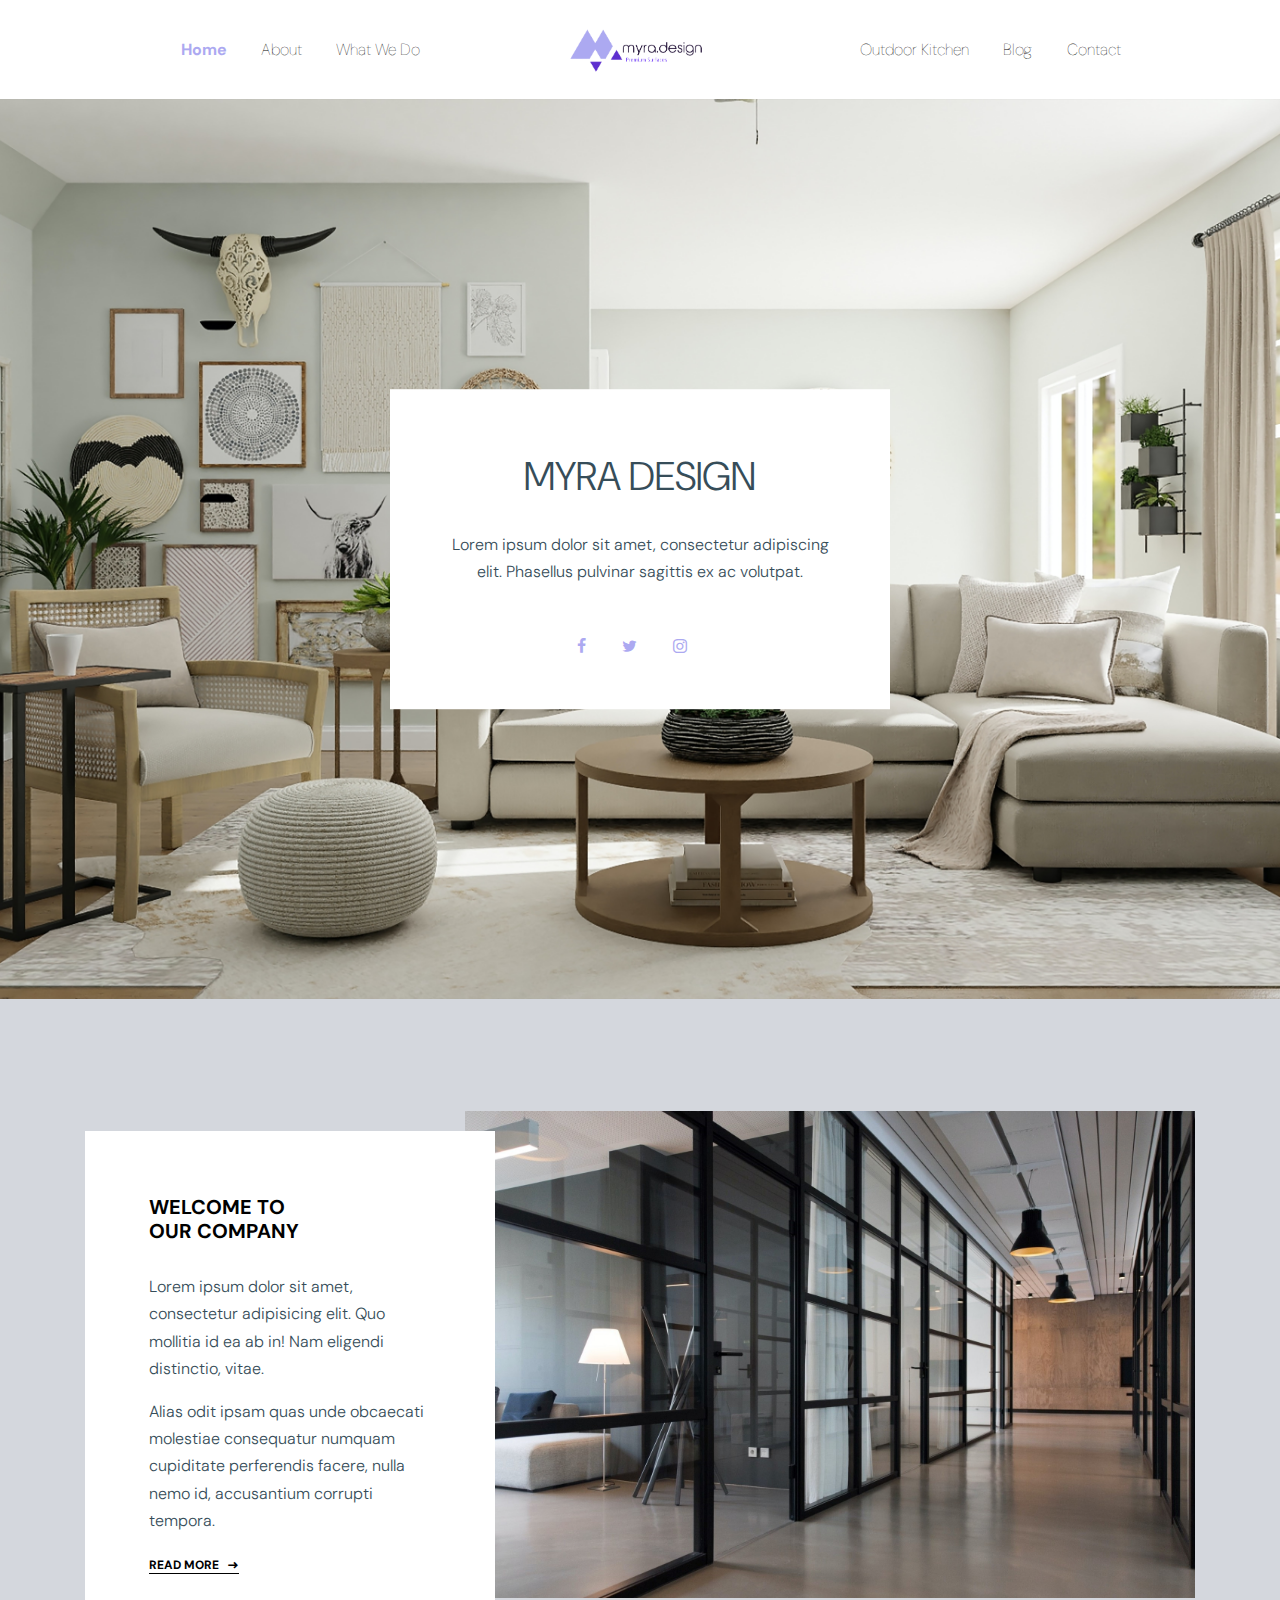
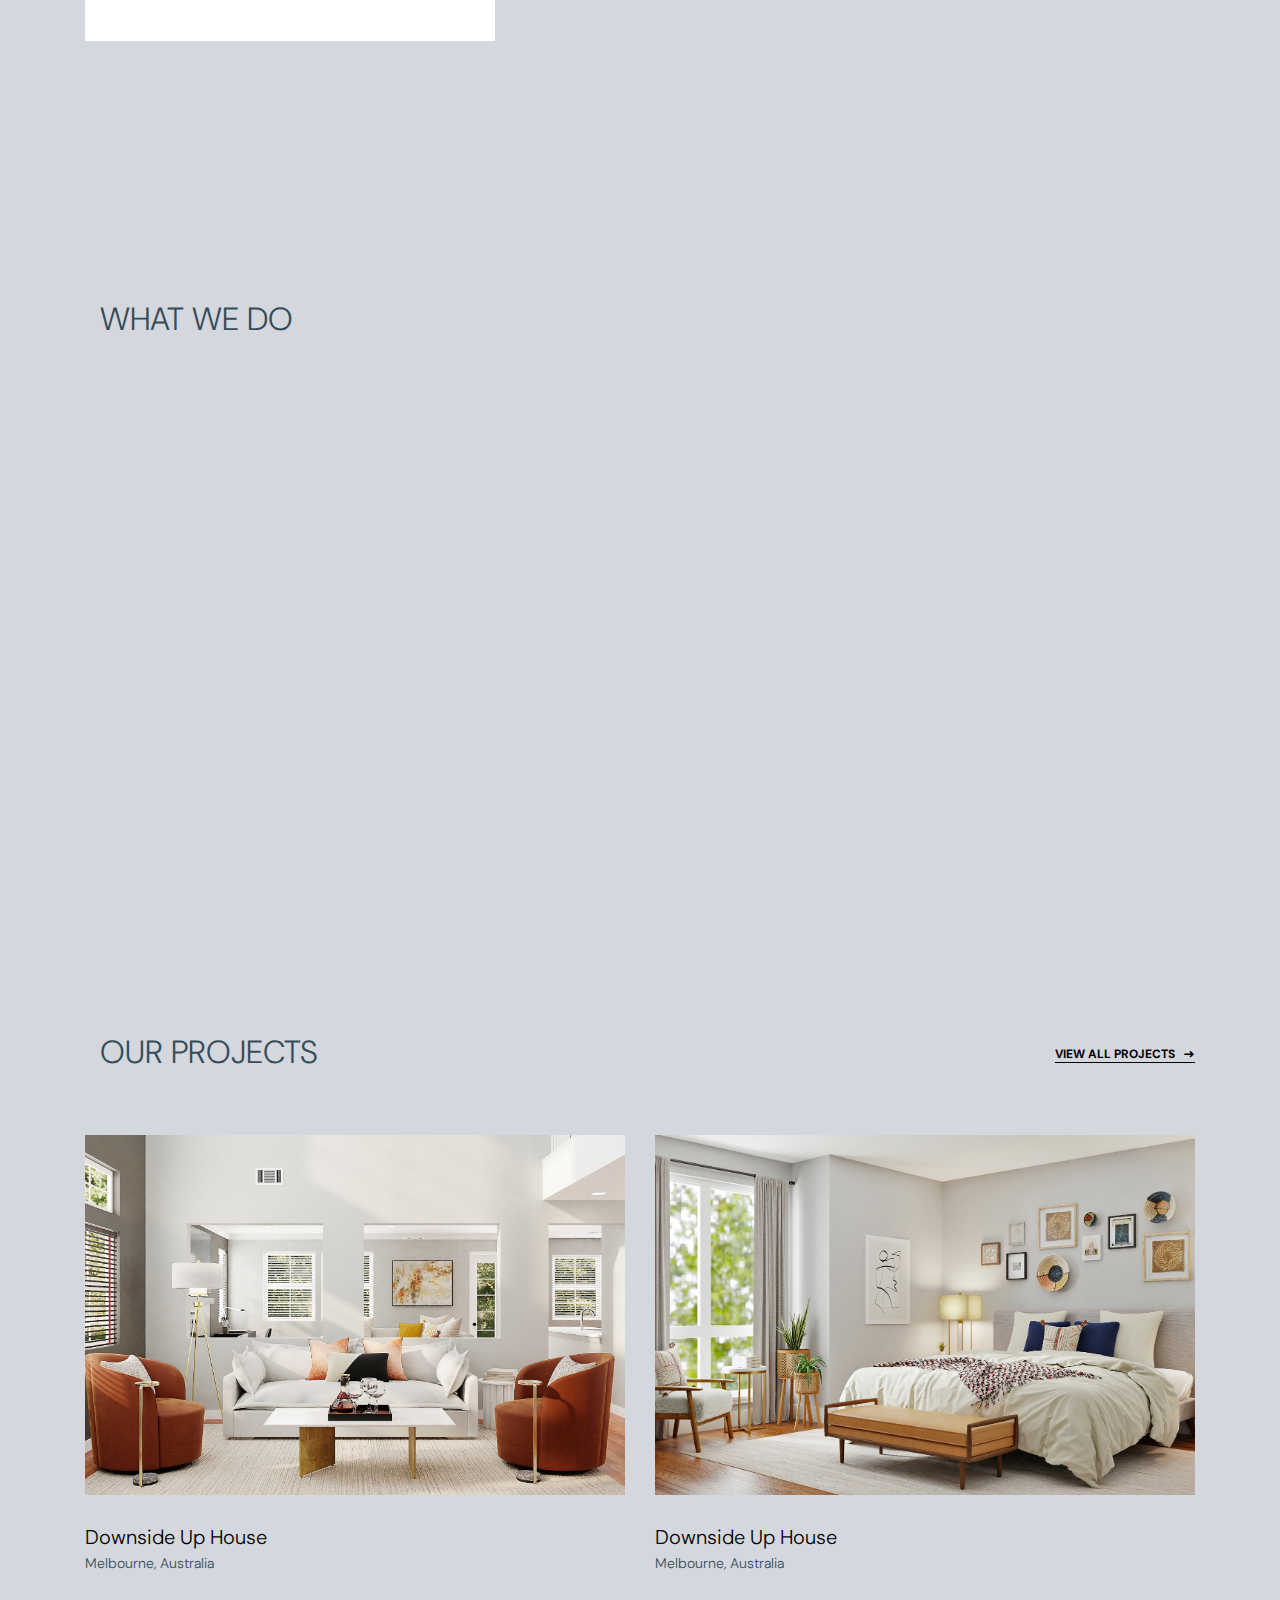
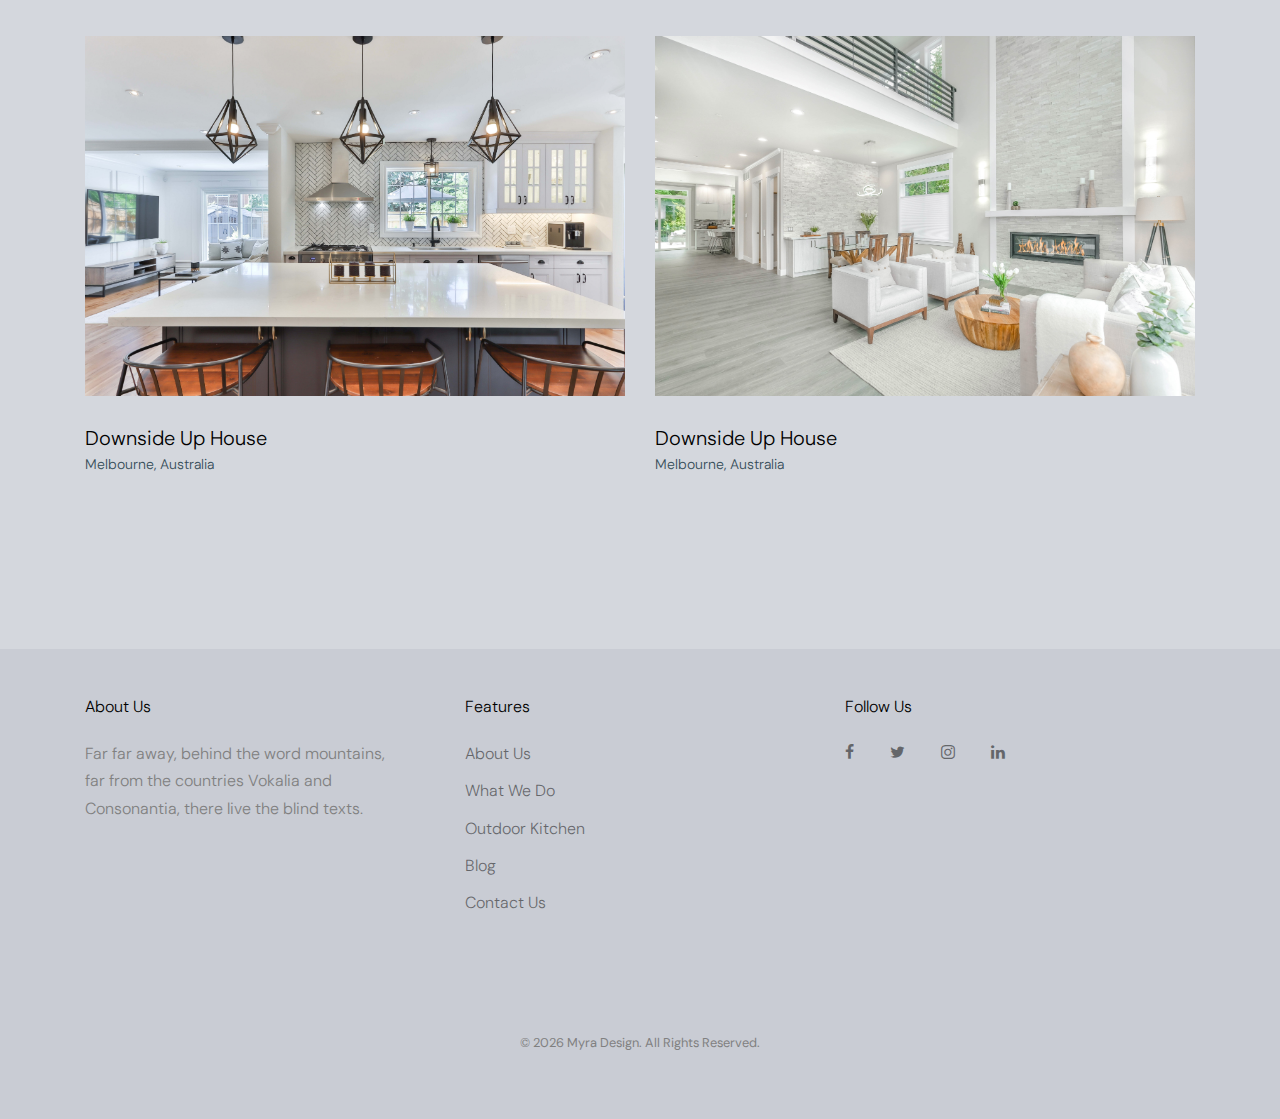
==== commit a2c49b90: "new" ====
--- a/index.html
+++ b/index.html
@@ -85,21 +85,22 @@
 
     </header>
 
-
-    <div class="owl-carousel-wrapper">
-      <div class="box-92819">
-        <div style="text-align:center">
-          <h1 class="text-uppercase mb-3">MYRA DESIGN</h1>
-          <p class="mb-5">Lorem ipsum dolor sit amet, consectetur adipiscing elit. Phasellus pulvinar sagittis ex ac
-            volutpat.</p>
-          <a href="#about-section" class="smoothscroll pl-0 pr-3"><span class="icon-facebook"></span></a>
-          <a href="#" class="pl-3 pr-3"><span class="icon-twitter"></span></a>
-          <a href="#" class="pl-3 pr-3"><span class="icon-instagram"></span></a>
-          <a href="#" class="pl-3 pr-3"><span class="icon-linkedin"></span></a>
-        </div>
-      </div>
-      <div class="owl-carousel owl-1 ">
-        <div class="ftco-cover-1" style="background-image: url('image/project/img\ \(6\).jpg');"></div>
+    <div class="ftco-blocks-cover-1">
+      <div class="ftco-cover-1" style="background-image: url('image/project/img\ \(6\).jpg');">
+          <div class="container">
+            <div class="row align-items-center justify-content-center">
+              <div class="col-lg-12 text-center">
+                 <div class="box-92819">
+                  <h1 class="text-uppercase mb-3">MYRA DESIGN</h1>
+                  <p class="mb-5">Lorem ipsum dolor sit amet, consectetur adipiscing elit. Phasellus pulvinar sagittis ex ac
+                    volutpat.</p>
+                    <a href="#" class="pl-0 pr-3"><span class="icon-facebook"></span></a>
+                    <a href="#" class="pl-3 pr-3"><span class="icon-twitter"></span></a>
+                    <a href="#" class="pl-3 pr-3"><span class="icon-instagram"></span></a>
+                </div>
+              </div>
+            </div>
+          </div>
       </div>
     </div>
 
